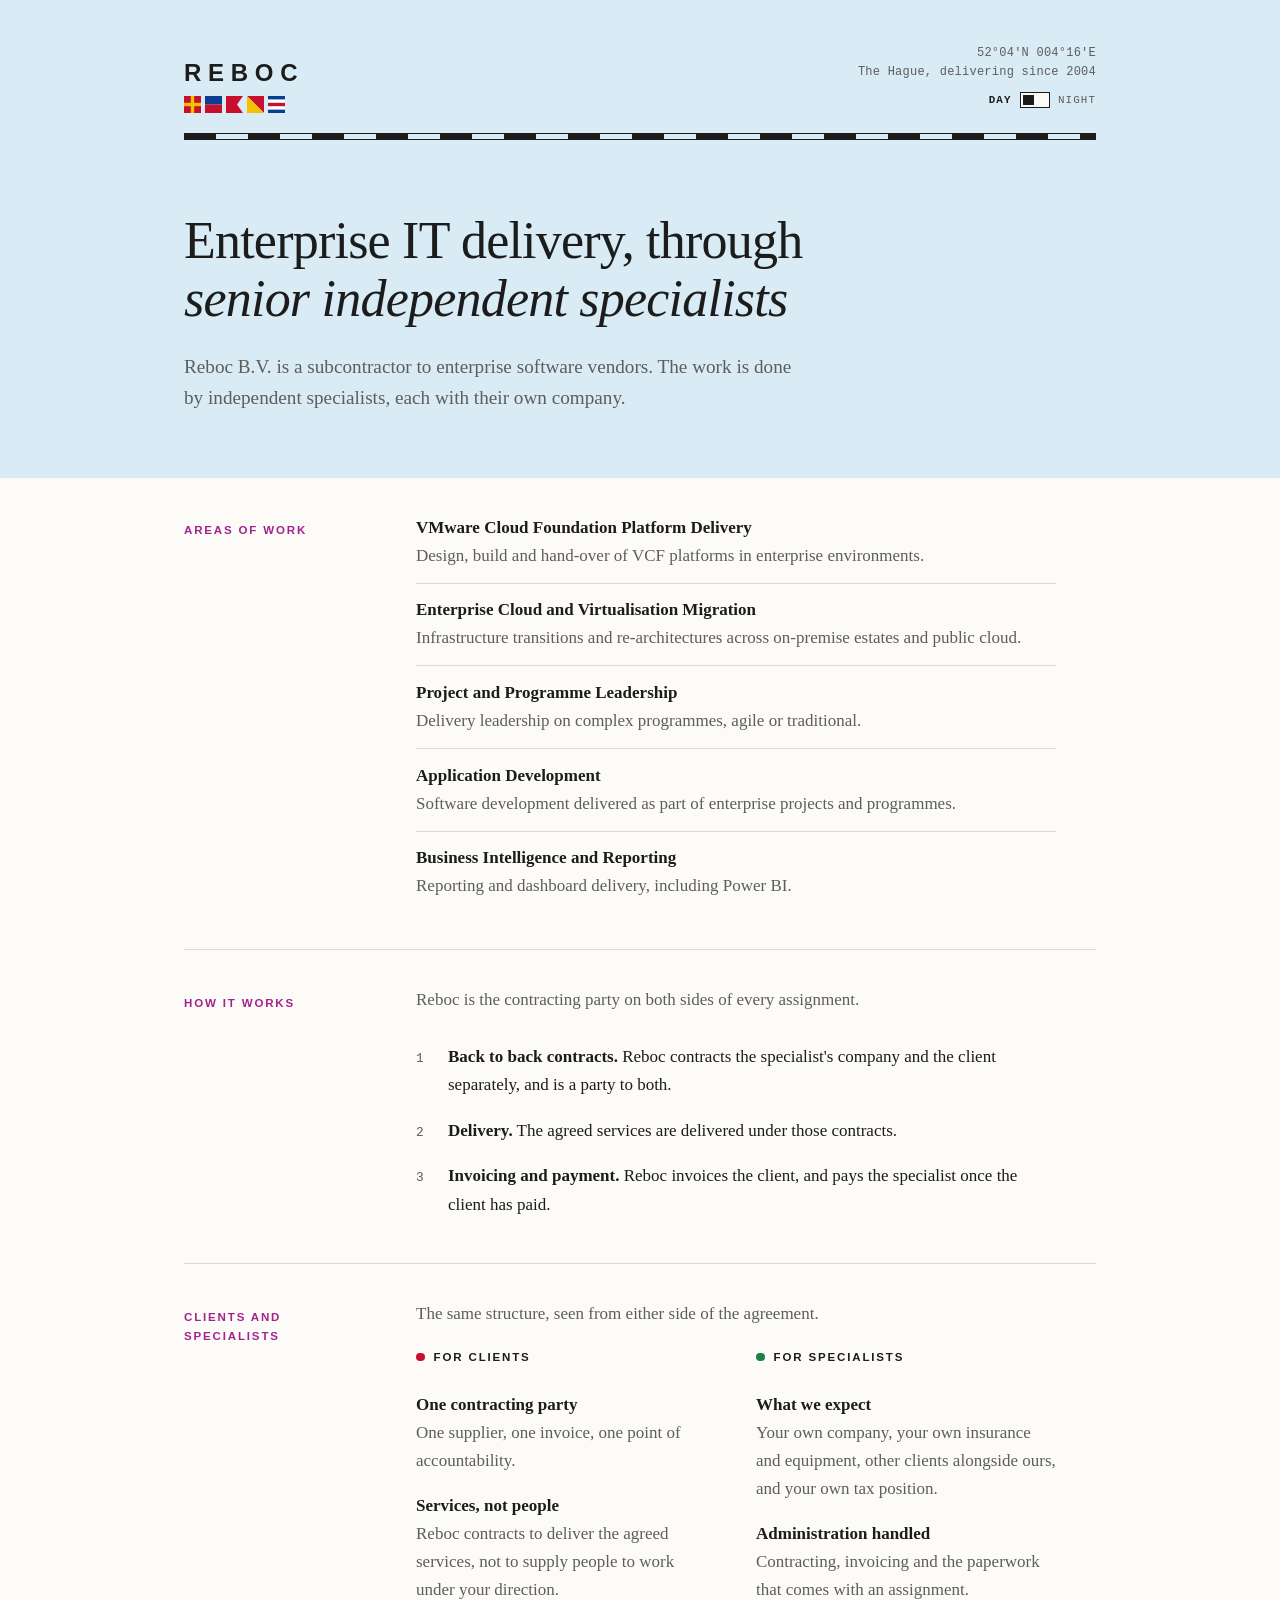
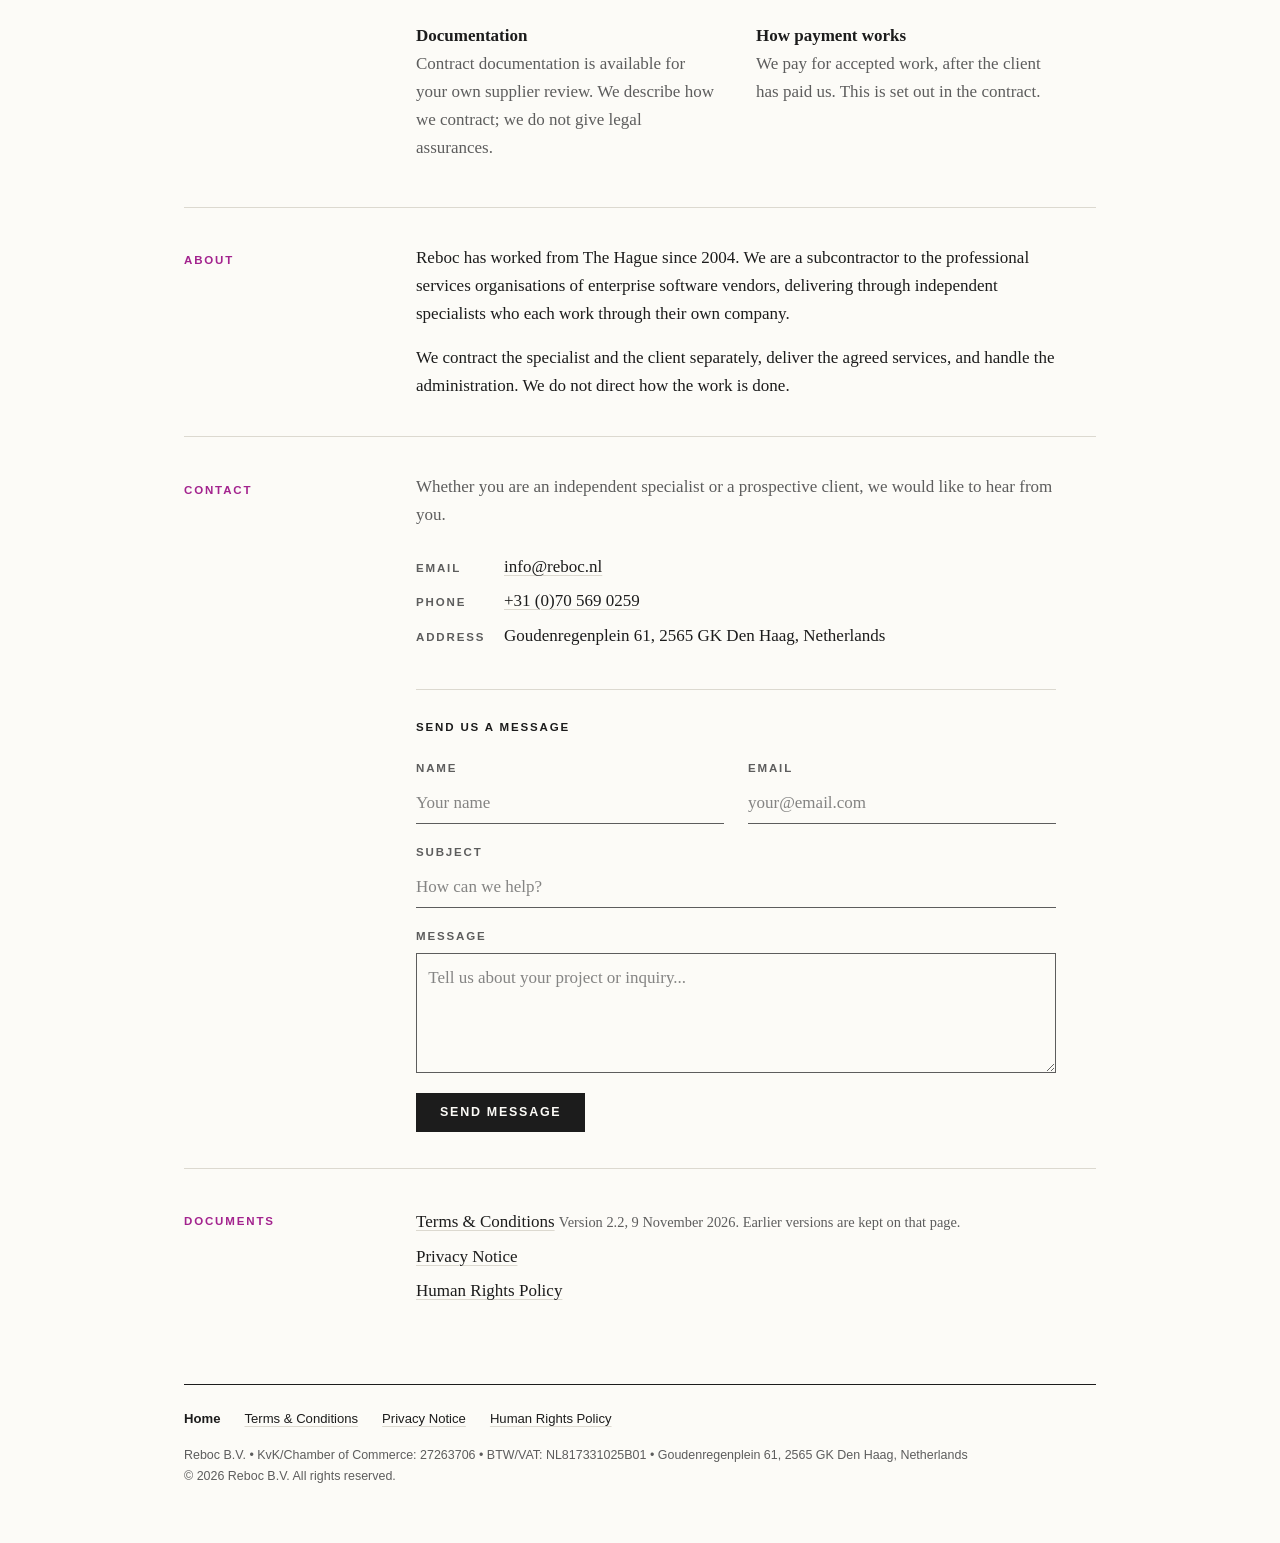
==== index.html @ d99b0439 "Drop the incorporation year from the About text "Incorporated as a B.V. in 2006" is detail no visito" ====
<!DOCTYPE html>
<html lang="en" prefix="og: https://ogp.me/ns#">
<head>
    <meta charset="UTF-8">
    <meta name="viewport" content="width=device-width, initial-scale=1.0">
    <title>Reboc B.V. | IT Project Delivery by Independent Specialists | Den Haag</title>
    <meta name="description" content="Reboc B.V. is a subcontractor to the professional services organisations of enterprise software vendors, delivering IT services through independent specialists who each work through their own company. Based in The Hague.">
    <meta name="author" content="Reboc B.V.">
    <meta name="robots" content="index, follow">
    <link rel="canonical" href="https://reboc.nl/">

    <!-- Open Graph / Facebook / LinkedIn -->
    <meta property="og:type" content="website">
    <meta property="og:url" content="https://reboc.nl/">
    <meta property="og:title" content="Reboc B.V. | IT Project Delivery by Independent Specialists">
    <meta property="og:description" content="Reboc is a subcontractor delivering IT services through independent specialists, each working through their own company. Based in The Hague.">
    <meta property="og:site_name" content="Reboc B.V.">
    <meta property="og:locale" content="en_US">

    <!-- Twitter Card -->
    <meta name="twitter:card" content="summary">
    <meta name="twitter:title" content="Reboc B.V. | IT Project Delivery by Independent Specialists">
    <meta name="twitter:description" content="Reboc is a subcontractor delivering IT services through independent specialists, each working through their own company. Based in The Hague.">

    <!-- Additional SEO -->
    <meta name="application-name" content="Reboc B.V.">
    <meta name="color-scheme" content="light">
    <meta name="theme-color" content="#d9ebf4">
    <meta name="geo.region" content="NL-ZH">
    <meta name="geo.placename" content="Den Haag">

    <!-- Structured Data: Organization -->
    <script type="application/ld+json">
    {
        "@context": "https://schema.org",
        "@type": "Organization",
        "name": "Reboc B.V.",
        "url": "https://reboc.nl",
        "description": "Subcontractor delivering IT services to the professional services organisations of enterprise software vendors, through independent specialists who each work through their own company. Reboc contracts the specialist company and the client separately and handles the related administration.",
        "address": {
            "@type": "PostalAddress",
            "streetAddress": "Goudenregenplein 61",
            "postalCode": "2565 GK",
            "addressLocality": "Den Haag",
            "addressCountry": "NL"
        },
        "telephone": "+31705690259",
        "email": "info@reboc.nl",
        "foundingDate": "2006",
        "vatID": "NL817331025B01",
        "areaServed": ["NL", "EU", "Worldwide"],
        "serviceType": [
            "VMware Cloud Foundation platform delivery",
            "Enterprise cloud and virtualisation migration",
            "Project and programme leadership",
            "Application development",
            "Business intelligence and reporting"
        ]
    }
    </script>

    <!-- Structured Data: LocalBusiness -->
    <script type="application/ld+json">
    {
        "@context": "https://schema.org",
        "@type": "ProfessionalService",
        "name": "Reboc B.V.",
        "url": "https://reboc.nl",
        "telephone": "+31705690259",
        "email": "info@reboc.nl",
        "address": {
            "@type": "PostalAddress",
            "streetAddress": "Goudenregenplein 61",
            "postalCode": "2565 GK",
            "addressLocality": "Den Haag",
            "addressRegion": "Zuid-Holland",
            "addressCountry": "NL"
        },
        "priceRange": "$$",
        "openingHoursSpecification": {
            "@type": "OpeningHoursSpecification",
            "dayOfWeek": ["Monday", "Tuesday", "Wednesday", "Thursday", "Friday"],
            "opens": "09:00",
            "closes": "17:00"
        }
    }
    </script>

    <link rel="stylesheet" href="site.css?v=2">
    <script src="site.js?v=2"></script>
</head>
<body>
    <div class="top"><div class="page">
        <header class="mast">
            <div>
                <a class="word" href="index.html" aria-label="Reboc, home">REBOC</a>
                <span class="flags" role="img" aria-label="Reboc, spelled in international maritime signal flags">
                    <svg viewBox="0 0 20 20" aria-hidden="true"><rect width="20" height="20" fill="#c8102e"/><rect x="8" width="4" height="20" fill="#f2c100"/><rect y="8" width="20" height="4" fill="#f2c100"/></svg>
                    <svg viewBox="0 0 20 20" aria-hidden="true"><rect width="20" height="10" fill="#0b3d91"/><rect y="10" width="20" height="10" fill="#c8102e"/></svg>
                    <svg viewBox="0 0 20 20" aria-hidden="true"><polygon points="0,0 20,0 13,10 20,20 0,20" fill="#c8102e"/></svg>
                    <svg viewBox="0 0 20 20" aria-hidden="true"><polygon points="0,0 20,0 20,20" fill="#c8102e"/><polygon points="0,0 20,20 0,20" fill="#f2c100"/></svg>
                    <svg viewBox="0 0 20 20" aria-hidden="true"><rect width="20" height="20" fill="#0b3d91"/><rect y="4" width="20" height="12" fill="#ffffff"/><rect y="8" width="20" height="4" fill="#c8102e"/></svg>
                </span>
            </div>
            <div class="aside">
                <p class="fix">52&deg;04&prime;N 004&deg;16&prime;E<br>The Hague, delivering since 2004</p>
                <button type="button" class="watch" role="switch" aria-checked="false" aria-label="Night watch display, red on black" hidden><span class="day">Day</span><span class="dip" aria-hidden="true"></span><span class="night">Night</span></button>
            </div>
        </header>
        <div class="scale" aria-hidden="true"></div>
        <section class="lead">
            <h1>Enterprise IT delivery, through <em>senior independent specialists</em></h1>
            <p>Reboc B.V. is a subcontractor to enterprise software vendors. The work is done by independent specialists, each with their own company.</p>
        </section>
    </div></div>

    <main class="page">
        <section class="row first" id="services">
            <h2>Areas of work</h2>
            <div class="body">
                <dl class="areas">
                    <div><dt>VMware Cloud Foundation Platform Delivery</dt><dd>Design, build and hand-over of VCF platforms in enterprise environments.</dd></div>
                    <div><dt>Enterprise Cloud and Virtualisation Migration</dt><dd>Infrastructure transitions and re-architectures across on-premise estates and public cloud.</dd></div>
                    <div><dt>Project and Programme Leadership</dt><dd>Delivery leadership on complex programmes, agile or traditional.</dd></div>
                    <div><dt>Application Development</dt><dd>Software development delivered as part of enterprise projects and programmes.</dd></div>
                    <div><dt>Business Intelligence and Reporting</dt><dd>Reporting and dashboard delivery, including Power BI.</dd></div>
                </dl>
            </div>
        </section>

        <section class="row" id="how-it-works">
            <h2>How it works</h2>
            <div class="body">
                <p class="note">Reboc is the contracting party on both sides of every assignment.</p>
                <ol class="steps">
                    <li><div><strong>Back to back contracts.</strong> Reboc contracts the specialist's company and the client separately, and is a party to both.</div></li>
                    <li><div><strong>Delivery.</strong> The agreed services are delivered under those contracts.</div></li>
                    <li><div><strong>Invoicing and payment.</strong> Reboc invoices the client, and pays the specialist once the client has paid.</div></li>
                </ol>
            </div>
        </section>

        <section class="row" id="why-reboc">
            <h2>Clients and specialists</h2>
            <div class="body">
                <p class="note">The same structure, seen from either side of the agreement.</p>
                <div class="sides">
                    <div>
                        <h3>For clients</h3>
                        <ul>
                            <li><strong>One contracting party</strong><span>One supplier, one invoice, one point of accountability.</span></li>
                            <li><strong>Services, not people</strong><span>Reboc contracts to deliver the agreed services, not to supply people to work under your direction.</span></li>
                            <li><strong>Documentation</strong><span>Contract documentation is available for your own supplier review. We describe how we contract; we do not give legal assurances.</span></li>
                        </ul>
                    </div>
                    <div>
                        <h3>For specialists</h3>
                        <ul>
                            <li><strong>What we expect</strong><span>Your own company, your own insurance and equipment, other clients alongside ours, and your own tax position.</span></li>
                            <li><strong>Administration handled</strong><span>Contracting, invoicing and the paperwork that comes with an assignment.</span></li>
                            <li><strong>How payment works</strong><span>We pay for accepted work, after the client has paid us. This is set out in the contract.</span></li>
                        </ul>
                    </div>
                </div>
            </div>
        </section>

        <section class="row" id="about">
            <h2>About</h2>
            <div class="body">
                <p>Reboc has worked from The Hague since 2004. We are a subcontractor to the professional services organisations of enterprise software vendors, delivering through independent specialists who each work through their own company.</p>
                <p>We contract the specialist and the client separately, deliver the agreed services, and handle the administration. We do not direct how the work is done.</p>
            </div>
        </section>

        <section class="row" id="contact">
            <h2>Contact</h2>
            <div class="body">
                <p class="note">Whether you are an independent specialist or a prospective client, we would like to hear from you.</p>
                <ul class="plain">
                    <li><span class="k">Email</span><a href="mailto:info@reboc.nl">info@reboc.nl</a></li>
                    <li><span class="k">Phone</span><a href="tel:+31705690259">+31 (0)70 569 0259</a></li>
                    <li><span class="k">Address</span>Goudenregenplein 61, 2565 GK Den Haag, Netherlands</li>
                </ul>
                <form class="form" action="https://formspree.io/f/xwvrykyr" method="POST">
                    <h3>Send us a message</h3>
                    <div class="pair">
                        <div class="field">
                            <label for="name">Name</label>
                            <input type="text" id="name" name="name" required placeholder="Your name" autocomplete="name">
                        </div>
                        <div class="field">
                            <label for="email">Email</label>
                            <input type="email" id="email" name="email" required placeholder="your@email.com" autocomplete="email">
                        </div>
                    </div>
                    <div class="field">
                        <label for="subject">Subject</label>
                        <input type="text" id="subject" name="subject" placeholder="How can we help?">
                    </div>
                    <div class="field">
                        <label for="message">Message</label>
                        <textarea id="message" name="message" required placeholder="Tell us about your project or inquiry..."></textarea>
                    </div>
                    <button type="submit" class="send">Send Message</button>
                </form>
            </div>
        </section>

        <section class="row" id="documents">
            <h2>Documents</h2>
            <div class="body">
                <ul class="plain">
                    <li><a href="terms-conditions.html">Terms &amp; Conditions</a> <small>Version 2.2, 9 November 2026. Earlier versions are kept on that page.</small></li>
                    <li><a href="privacy-notice.html">Privacy Notice</a></li>
                    <li><a href="human-rights-policy.html">Human Rights Policy</a></li>
                </ul>
            </div>
        </section>
    </main>

    <div class="page">
        <footer class="foot">
            <ul class="foot-links">
                <li><span class="current" aria-current="page">Home</span></li>
                <li><a href="terms-conditions.html">Terms &amp; Conditions</a></li>
                <li><a href="privacy-notice.html">Privacy Notice</a></li>
                <li><a href="human-rights-policy.html">Human Rights Policy</a></li>
            </ul>
            <p>Reboc B.V. &bull; KvK/Chamber of Commerce: 27263706 &bull; BTW/VAT: NL817331025B01 &bull; Goudenregenplein 61, 2565 GK Den Haag, Netherlands</p>
            <p>&copy; 2026 Reboc B.V. All rights reserved.</p>
        </footer>
    </div>
</body>
</html>
---- site.css ----
/* Reboc site styles, shared by all four pages.
   "Admiralty" is the scheme everyone gets: chart paper, shallow-water blue behind
   the masthead, magenta for labels as on a sea chart.
   "Night watch" is red on black, like a chart plotter in night mode. It is never
   chosen automatically; the switch in the masthead turns it on (see site.js). */

*, *::before, *::after { margin: 0; padding: 0; box-sizing: border-box; }

:root {
    color-scheme: light;
    --paper: #fcfbf7;
    --ink: #1c1c1c;
    --muted: #5d5d5d;
    --rule: #dcd9d0;
    --accent: #a3238e;
    --label: #a3238e;
    --wash: #d9ebf4;
    --port: #c8102e;
    --starboard: #1a7f4b;
    --serif: "Iowan Old Style", "Palatino Linotype", Palatino, "Book Antiqua", Georgia, serif;
    --sans: -apple-system, BlinkMacSystemFont, "Helvetica Neue", Arial, sans-serif;
    --mono: ui-monospace, "SF Mono", Menlo, Consolas, monospace;
}

html[data-theme="night"] {
    color-scheme: dark;
    --paper: #090505;
    --ink: #f25a45;
    --muted: #d84c3a;
    --rule: #3b1612;
    --accent: #ff7a66;
    --label: #d84c3a;
    --wash: transparent;
    --port: #f25a45;
    --starboard: #f25a45;
}
html[data-theme="night"] .flags { filter: grayscale(1) sepia(1) saturate(6) hue-rotate(-35deg) brightness(0.75); }
/* Red is the only colour at night, so starboard is told apart by shape. */
html[data-theme="night"] .sides div + div h3::before { background: transparent; box-shadow: inset 0 0 0 2px var(--starboard); }

html { -webkit-text-size-adjust: 100%; }

body {
    background: var(--paper);
    color: var(--ink);
    font-family: var(--serif);
    font-size: 1.0625rem;
    line-height: 1.65;
}

.page { max-width: 60rem; margin: 0 auto; padding: 0 1.5rem; }
.top { background: var(--wash); }

a { color: inherit; text-decoration: underline; text-decoration-color: var(--rule); text-decoration-thickness: 1px; text-underline-offset: 0.2em; }
a:hover, a:focus-visible { text-decoration-color: var(--accent); }
a:focus-visible { outline: 2px solid var(--ink); outline-offset: 3px; }
.top a { text-decoration-color: var(--muted); }

/* Masthead */
.mast { display: flex; justify-content: space-between; align-items: flex-end; gap: 1.5rem; padding: 2.75rem 0 1.25rem; }
.word { font-family: var(--sans); font-weight: 800; font-size: 1.5rem; letter-spacing: 0.28em; line-height: 1; display: block; text-decoration: none; }
.flags { display: flex; gap: 4px; margin-top: 0.7rem; }
.flags svg { width: 17px; height: 17px; display: block; }
.fix { font-family: var(--mono); font-size: 0.75rem; line-height: 1.6; color: var(--muted); text-align: right; letter-spacing: 0.02em; }

/* Day and night switch, drawn as a small panel DIP switch */
.aside { display: flex; flex-direction: column; align-items: flex-end; gap: 0.3rem; }
.watch { display: inline-flex; align-items: center; gap: 0.5rem; padding: 0.3rem 0; background: none; border: 0; cursor: pointer; font-family: var(--mono); font-size: 0.68rem; letter-spacing: 0.1em; text-transform: uppercase; color: var(--muted); }
.watch[hidden] { display: none; }
.watch:focus-visible { outline: 2px solid var(--ink); outline-offset: 3px; }
.dip { position: relative; width: 1.9rem; height: 1rem; border: 1px solid var(--ink); background: var(--paper); }
.dip::after { content: ''; position: absolute; top: 2px; bottom: 2px; left: 2px; width: 0.7rem; background: var(--ink); transition: transform 0.15s ease; }
html[data-theme="night"] .dip::after { transform: translateX(calc(1.9rem - 0.7rem - 6px)); }
.watch .day { color: var(--ink); font-weight: 700; }
html[data-theme="night"] .watch .day { color: var(--muted); font-weight: 400; }
html[data-theme="night"] .watch .night { color: var(--ink); font-weight: 700; }
@media (prefers-reduced-motion: reduce) { .dip::after { transition: none; } }

/* The rule under the masthead is drawn as the scale border of a sea chart. */
.scale {
    height: 7px;
    border-top: 1px solid var(--ink);
    border-bottom: 1px solid var(--ink);
    background: repeating-linear-gradient(90deg, var(--ink) 0 2rem, transparent 2rem 4rem);
}

/* Home: opening statement */
.lead { padding: 4.5rem 0 4rem; max-width: 44rem; }
h1 { font-size: clamp(2.1rem, 5vw, 3.25rem); font-weight: 500; line-height: 1.12; letter-spacing: -0.015em; }
h1 em { font-style: italic; }
.lead p { margin-top: 1.5rem; font-size: 1.2rem; line-height: 1.6; color: var(--muted); max-width: 38rem; }

/* Home: rows with a label in the margin and the text beside it */
.row { display: grid; grid-template-columns: 12rem 1fr; gap: 2.5rem; padding: 2.25rem 0; border-top: 1px solid var(--rule); }
.row.first { border-top: 0; }
.row > h2 { font-family: var(--sans); font-size: 0.72rem; font-weight: 700; letter-spacing: 0.16em; text-transform: uppercase; color: var(--label); padding-top: 0.45rem; }
.body { max-width: 40rem; }
.body > p + p { margin-top: 1rem; }
.note { color: var(--muted); margin-bottom: 1.25rem; }

dl.areas > div { padding: 0.8rem 0; border-top: 1px solid var(--rule); }
dl.areas > div:first-child { border-top: 0; padding-top: 0; }
dl.areas dt { font-weight: 600; }
dl.areas dd { color: var(--muted); }

ol.steps { list-style: none; counter-reset: step; }
ol.steps li { counter-increment: step; display: grid; grid-template-columns: 2rem 1fr; padding: 0.55rem 0; }
ol.steps li::before { content: counter(step); font-family: var(--mono); font-size: 0.8rem; color: var(--muted); padding-top: 0.3rem; }
ol.steps strong { font-weight: 600; }

.sides { display: grid; grid-template-columns: 1fr 1fr; gap: 2.5rem; }
.sides h3 { font-family: var(--sans); font-size: 0.72rem; font-weight: 700; letter-spacing: 0.16em; text-transform: uppercase; margin-bottom: 0.9rem; }
/* Port and starboard: the two sides of the agreement. */
.sides h3::before { content: ''; display: inline-block; width: 0.55rem; height: 0.55rem; border-radius: 50%; margin-right: 0.55rem; background: var(--port); }
.sides div + div h3::before { background: var(--starboard); }
.sides ul { list-style: none; }
.sides li { padding: 0.55rem 0; }
.sides li strong { display: block; font-weight: 600; }
.sides li span { color: var(--muted); }

.plain { list-style: none; }
.plain li { padding: 0.2rem 0; }
.plain .k { font-family: var(--sans); font-size: 0.72rem; font-weight: 700; letter-spacing: 0.16em; text-transform: uppercase; color: var(--muted); display: inline-block; width: 5.5rem; }
.plain small { color: var(--muted); font-size: 0.9rem; }

/* Home: contact form */
.form { margin-top: 2.25rem; padding-top: 1.75rem; border-top: 1px solid var(--rule); }
.form h3, .field label { font-family: var(--sans); font-size: 0.72rem; font-weight: 700; letter-spacing: 0.16em; text-transform: uppercase; }
.form h3 { margin-bottom: 1.4rem; }
.form .pair { display: grid; grid-template-columns: 1fr 1fr; gap: 1.5rem; }
.field { margin-bottom: 1.2rem; }
.field label { display: block; color: var(--muted); margin-bottom: 0.25rem; }
.field input, .field textarea { display: block; width: 100%; font: inherit; color: var(--ink); background: transparent; border: 0; border-bottom: 1px solid var(--muted); border-radius: 0; padding: 0.4rem 0; }
.field textarea { min-height: 7.5rem; resize: vertical; border: 1px solid var(--muted); padding: 0.6rem 0.7rem; margin-top: 0.45rem; }
.field input:focus-visible, .field textarea:focus-visible { outline: 2px solid var(--ink); outline-offset: 3px; }
.field ::placeholder { color: var(--muted); opacity: 0.75; }
.send { font-family: var(--sans); font-size: 0.78rem; font-weight: 700; letter-spacing: 0.14em; text-transform: uppercase; color: var(--paper); background: var(--ink); border: 0; padding: 0.8rem 1.5rem; cursor: pointer; }
.send:hover { background: var(--accent); }
.send:focus-visible { outline: 2px solid var(--ink); outline-offset: 3px; }

/* Document pages: Terms, Privacy Notice, Human Rights Policy */
.page-header { padding: 3.5rem 0 3rem; }
.page-header h1 { font-size: clamp(1.9rem, 4vw, 2.6rem); }
.page-header p { margin-top: 0.9rem; font-family: var(--mono); font-size: 0.8rem; color: var(--muted); letter-spacing: 0.02em; }

.content, .versions { max-width: 42rem; margin-left: 14.5rem; }
.content { padding-top: 2rem; }
.content h2, .versions h2 { font-size: 1.2rem; font-weight: 600; line-height: 1.3; margin: 2.25rem 0 0.7rem; padding-top: 1.5rem; border-top: 1px solid var(--rule); }
.content > h2:first-child { margin-top: 0; padding-top: 0; border-top: 0; }
.content p, .content li, .versions p, .versions li { margin-bottom: 0.6rem; }
.content ul, .content ol { padding-left: 1.4rem; margin: 0.4rem 0 1rem; }
.content strong { font-weight: 600; }
.versions { margin-top: 1rem; }
.versions ul { list-style: none; }

/* Footer, identical on every page */
.foot { border-top: 1px solid var(--ink); margin-top: 2.5rem; padding: 1.4rem 0 3.5rem; font-family: var(--sans); font-size: 0.78rem; line-height: 1.7; color: var(--muted); }
.foot-links { list-style: none; display: flex; flex-wrap: wrap; gap: 0.3rem 1.5rem; margin-bottom: 0.9rem; font-size: 0.82rem; color: var(--ink); }
.foot-links .current { font-weight: 700; }

@media (max-width: 820px) {
    .content, .versions { margin-left: 0; }
}

@media (max-width: 720px) {
    .mast { padding-top: 2rem; }
    .lead { padding: 3rem 0 2.75rem; }
    .page-header { padding: 2.5rem 0 2.25rem; }
    .row { grid-template-columns: 1fr; gap: 0.9rem; padding: 1.9rem 0; }
    .sides { grid-template-columns: 1fr; gap: 1.75rem; }
    .form .pair { grid-template-columns: 1fr; gap: 0; }
}

@media print {
    .top { background: none; }
    .flags, .scale { -webkit-print-color-adjust: exact; print-color-adjust: exact; }
}
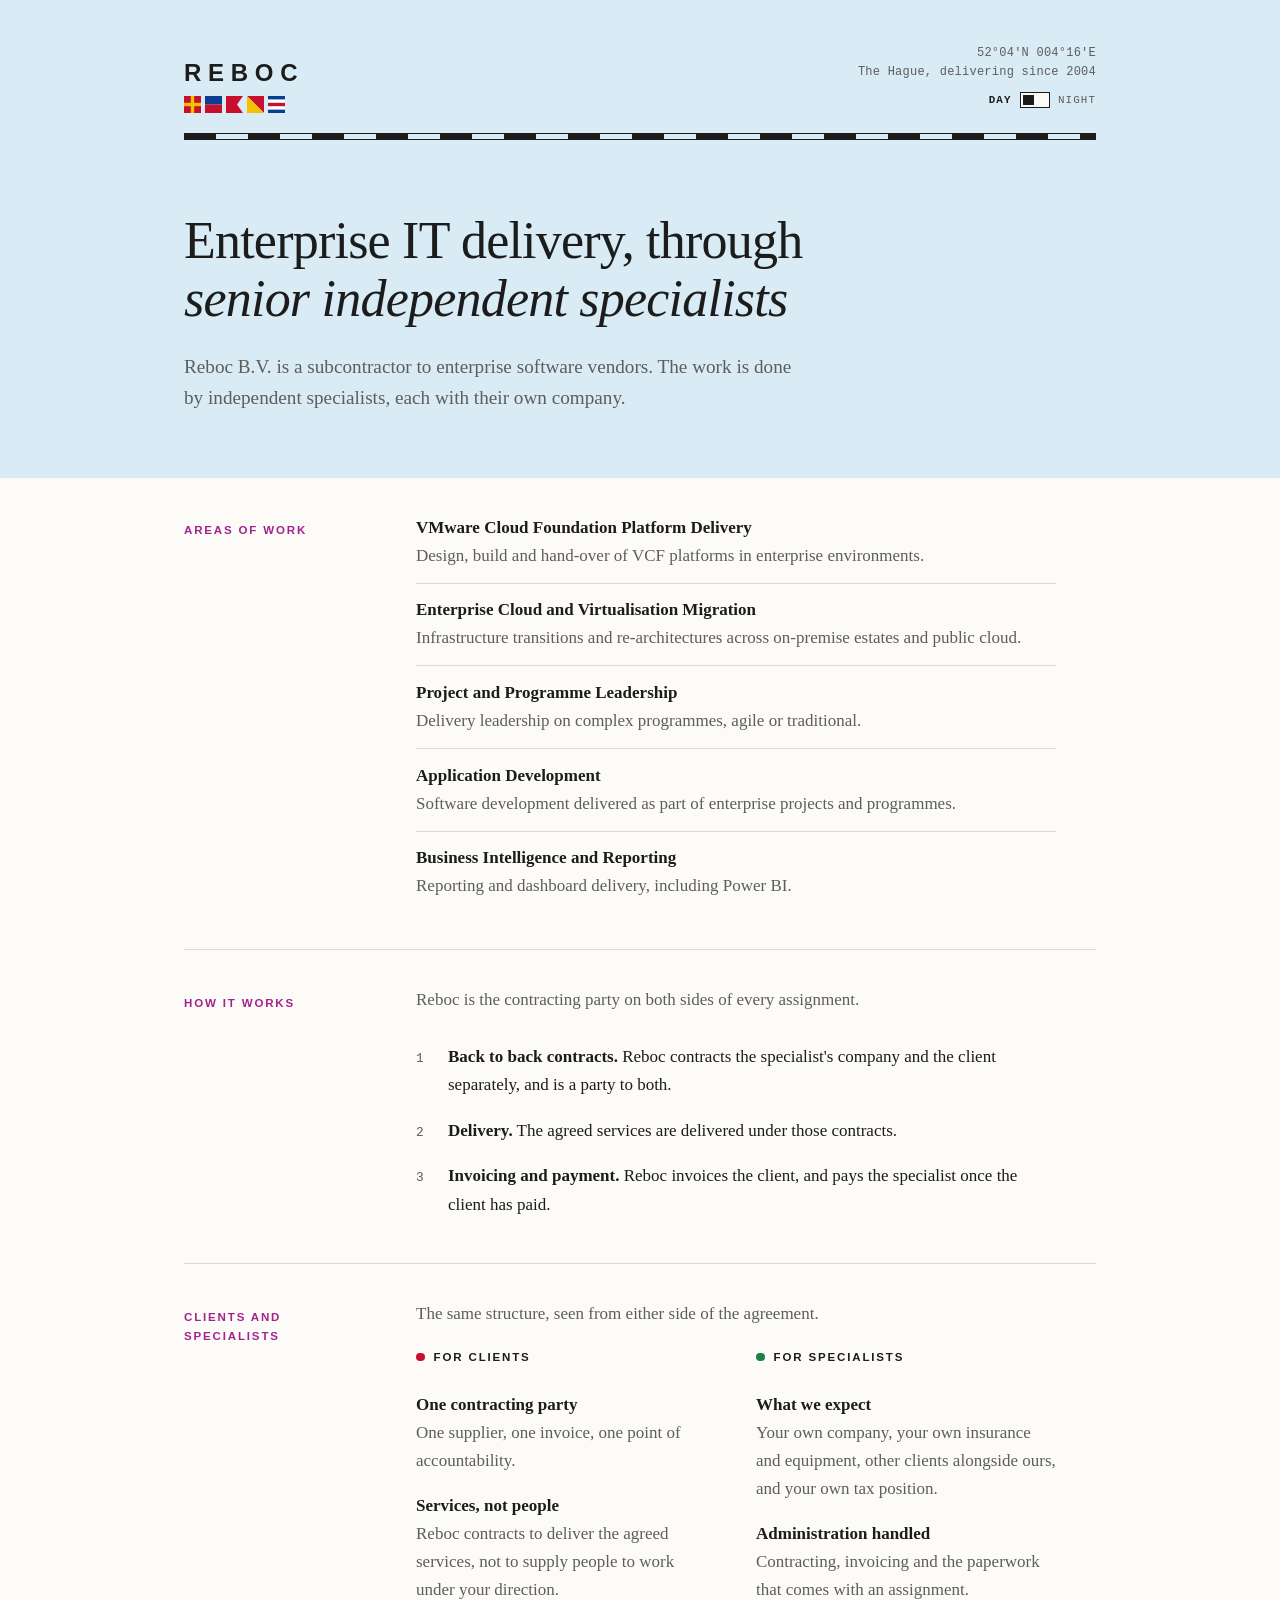
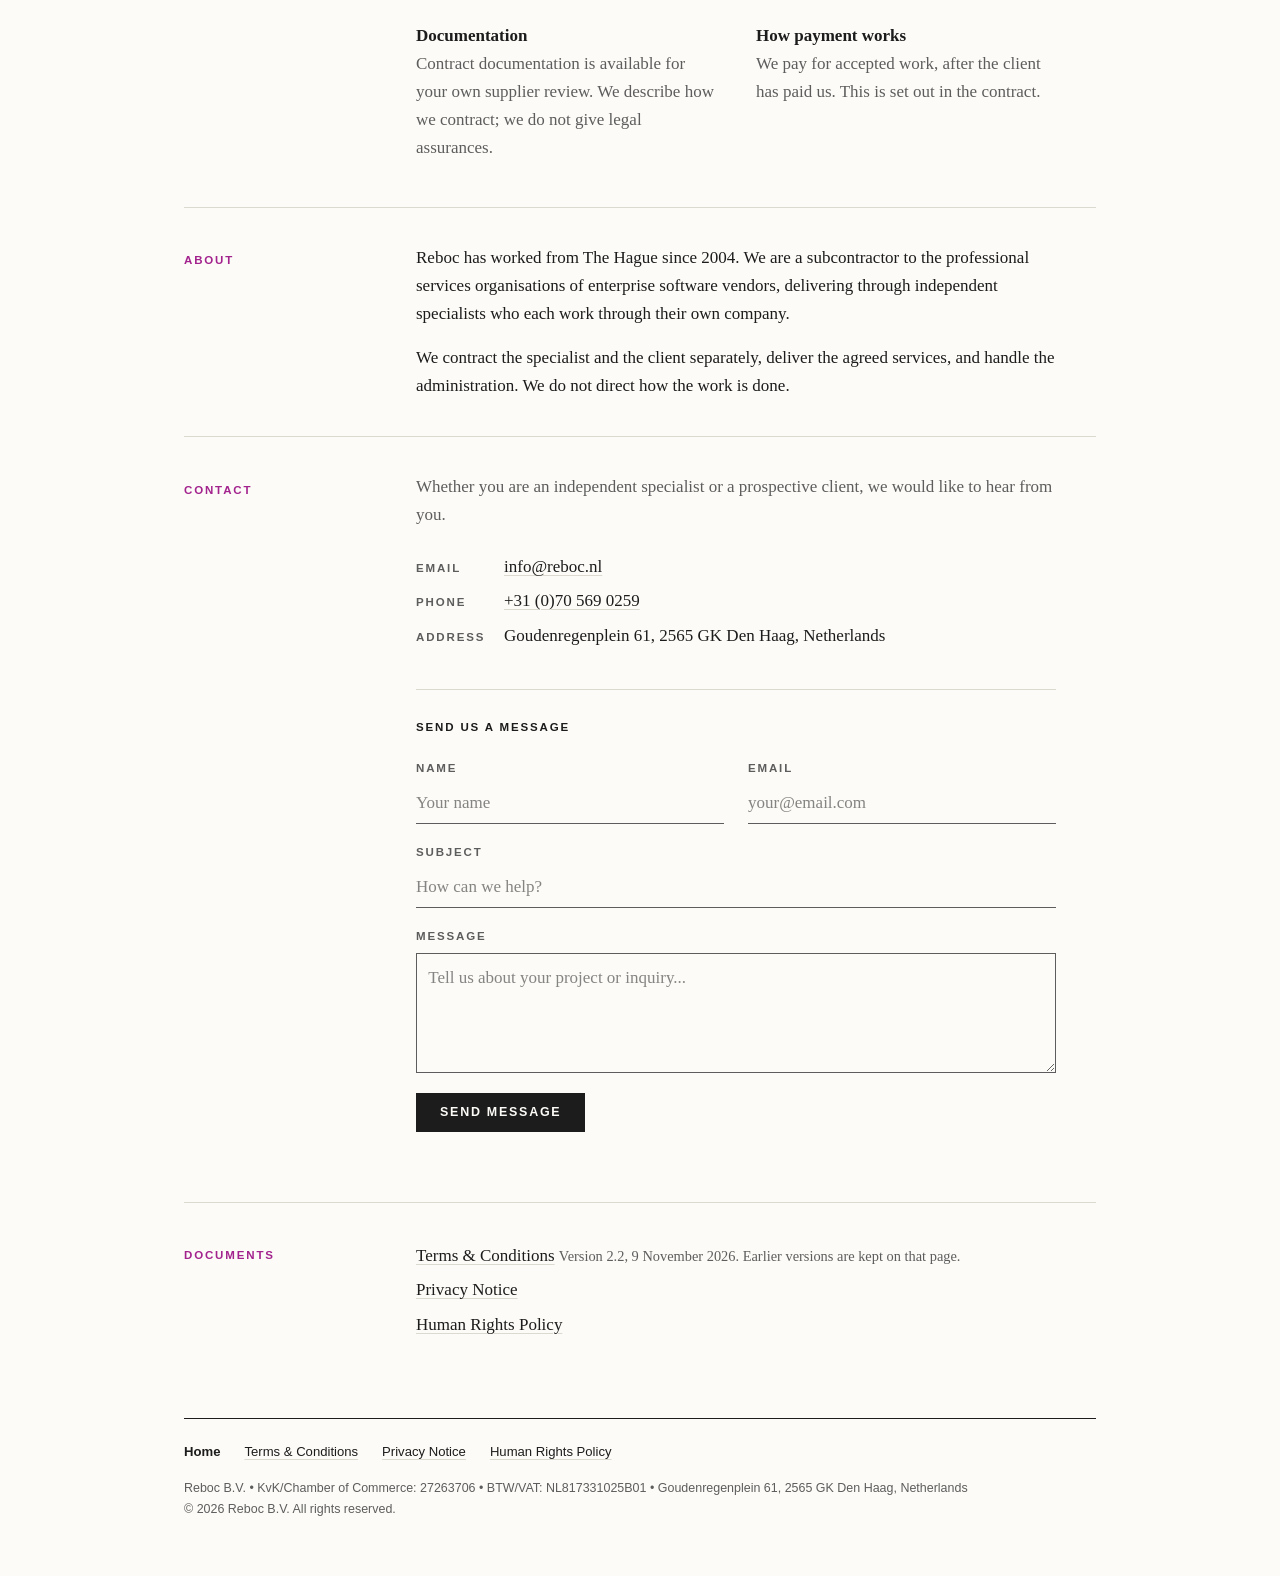
==== commit f26c1665: "Send the contact form in the background and empty it afterwards Submitting the form took the visitor" ====
--- a/index.html
+++ b/index.html
@@ -86,8 +86,8 @@
     }
     </script>
 
-    <link rel="stylesheet" href="site.css?v=2">
-    <script src="site.js?v=2"></script>
+    <link rel="stylesheet" href="site.css?v=3">
+    <script src="site.js?v=3"></script>
 </head>
 <body>
     <div class="top"><div class="page">
@@ -182,7 +182,7 @@
                     <li><span class="k">Phone</span><a href="tel:+31705690259">+31 (0)70 569 0259</a></li>
                     <li><span class="k">Address</span>Goudenregenplein 61, 2565 GK Den Haag, Netherlands</li>
                 </ul>
-                <form class="form" action="https://formspree.io/f/xwvrykyr" method="POST">
+                <form class="form" action="https://formspree.io/f/xwvrykyr" method="POST" autocomplete="off">
                     <h3>Send us a message</h3>
                     <div class="pair">
                         <div class="field">
@@ -202,7 +202,9 @@
                         <label for="message">Message</label>
                         <textarea id="message" name="message" required placeholder="Tell us about your project or inquiry..."></textarea>
                     </div>
+                    <input class="trap" type="text" name="_gotcha" tabindex="-1" autocomplete="off" aria-hidden="true">
                     <button type="submit" class="send">Send Message</button>
+                    <p class="form-status" role="status" aria-live="polite"></p>
                 </form>
             </div>
         </section>
--- a/site.css
+++ b/site.css
@@ -137,6 +137,9 @@
 .send { font-family: var(--sans); font-size: 0.78rem; font-weight: 700; letter-spacing: 0.14em; text-transform: uppercase; color: var(--paper); background: var(--ink); border: 0; padding: 0.8rem 1.5rem; cursor: pointer; }
 .send:hover { background: var(--accent); }
 .send:focus-visible { outline: 2px solid var(--ink); outline-offset: 3px; }
+.send[disabled] { opacity: 0.6; cursor: default; }
+.trap { display: none; }
+.form-status { margin-top: 0.9rem; font-family: var(--sans); font-size: 0.85rem; min-height: 1.4em; }
 
 /* Document pages: Terms, Privacy Notice, Human Rights Policy */
 .page-header { padding: 3.5rem 0 3rem; }
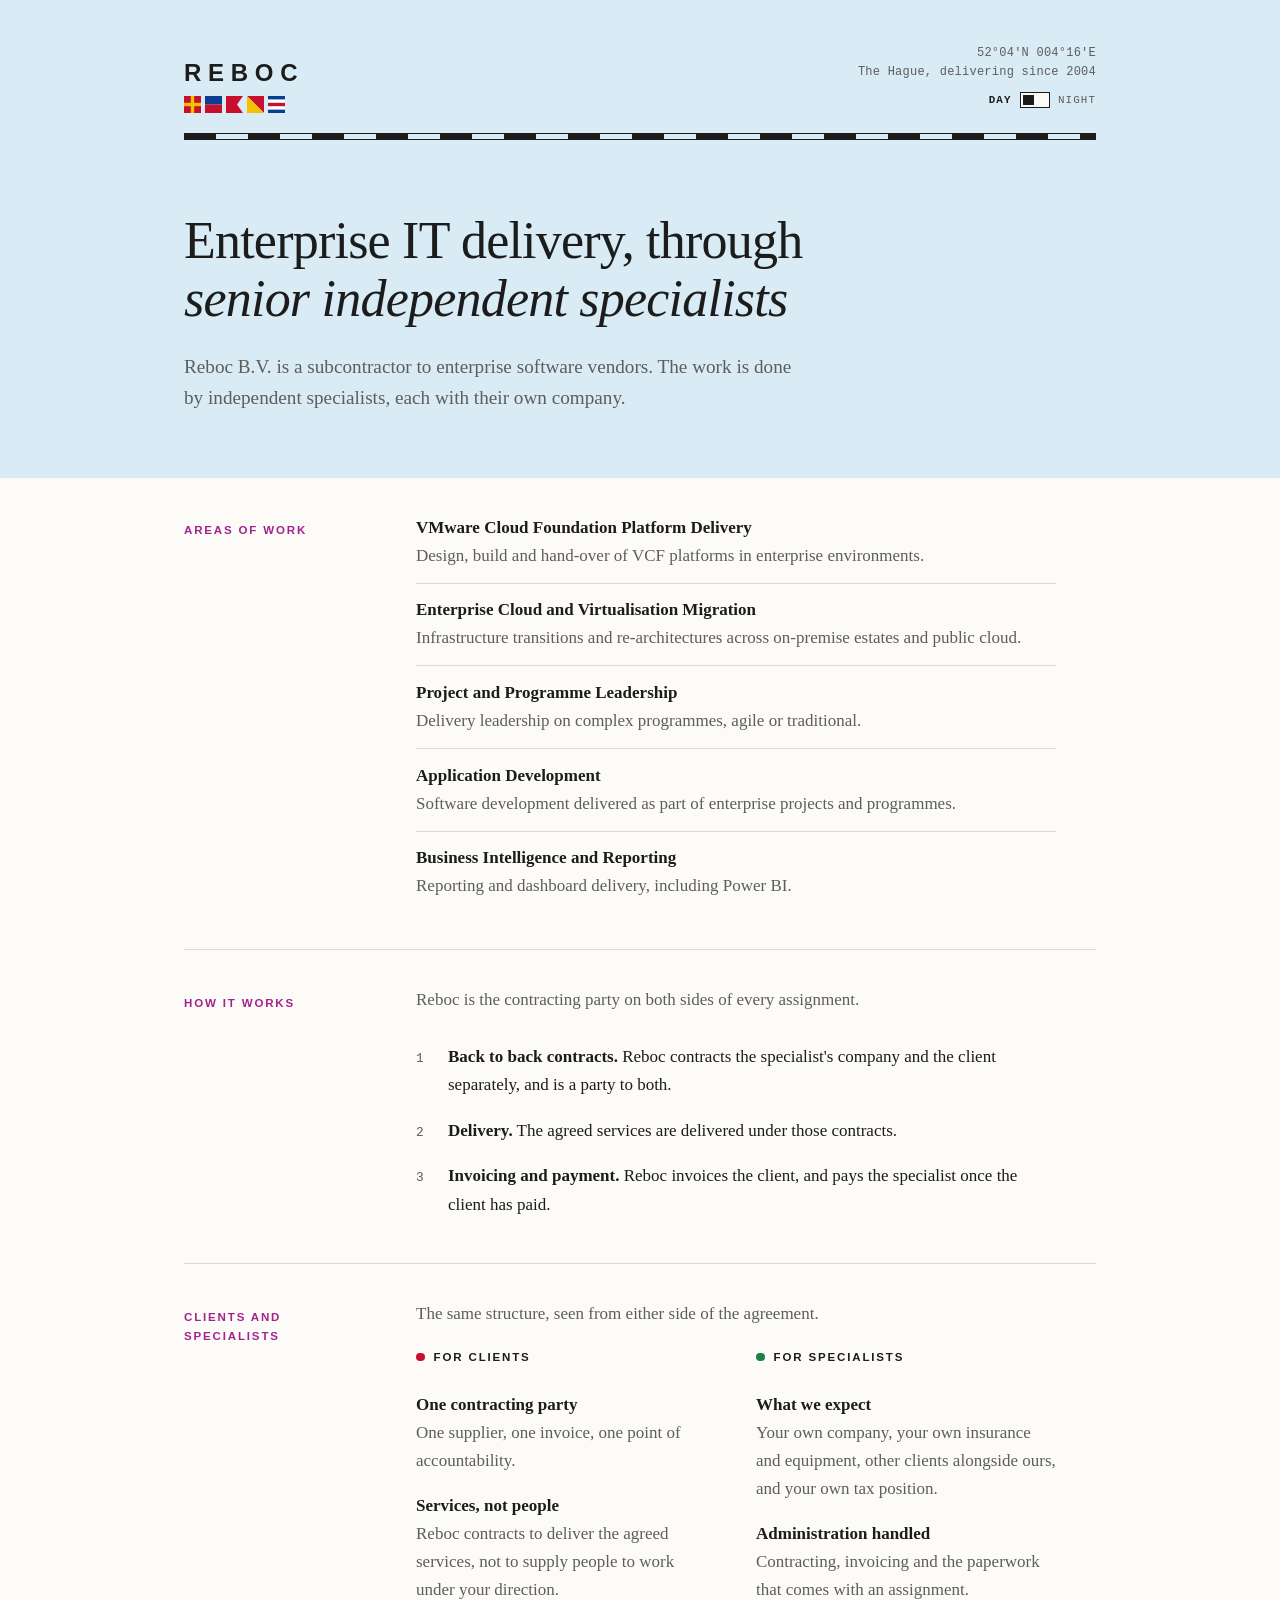
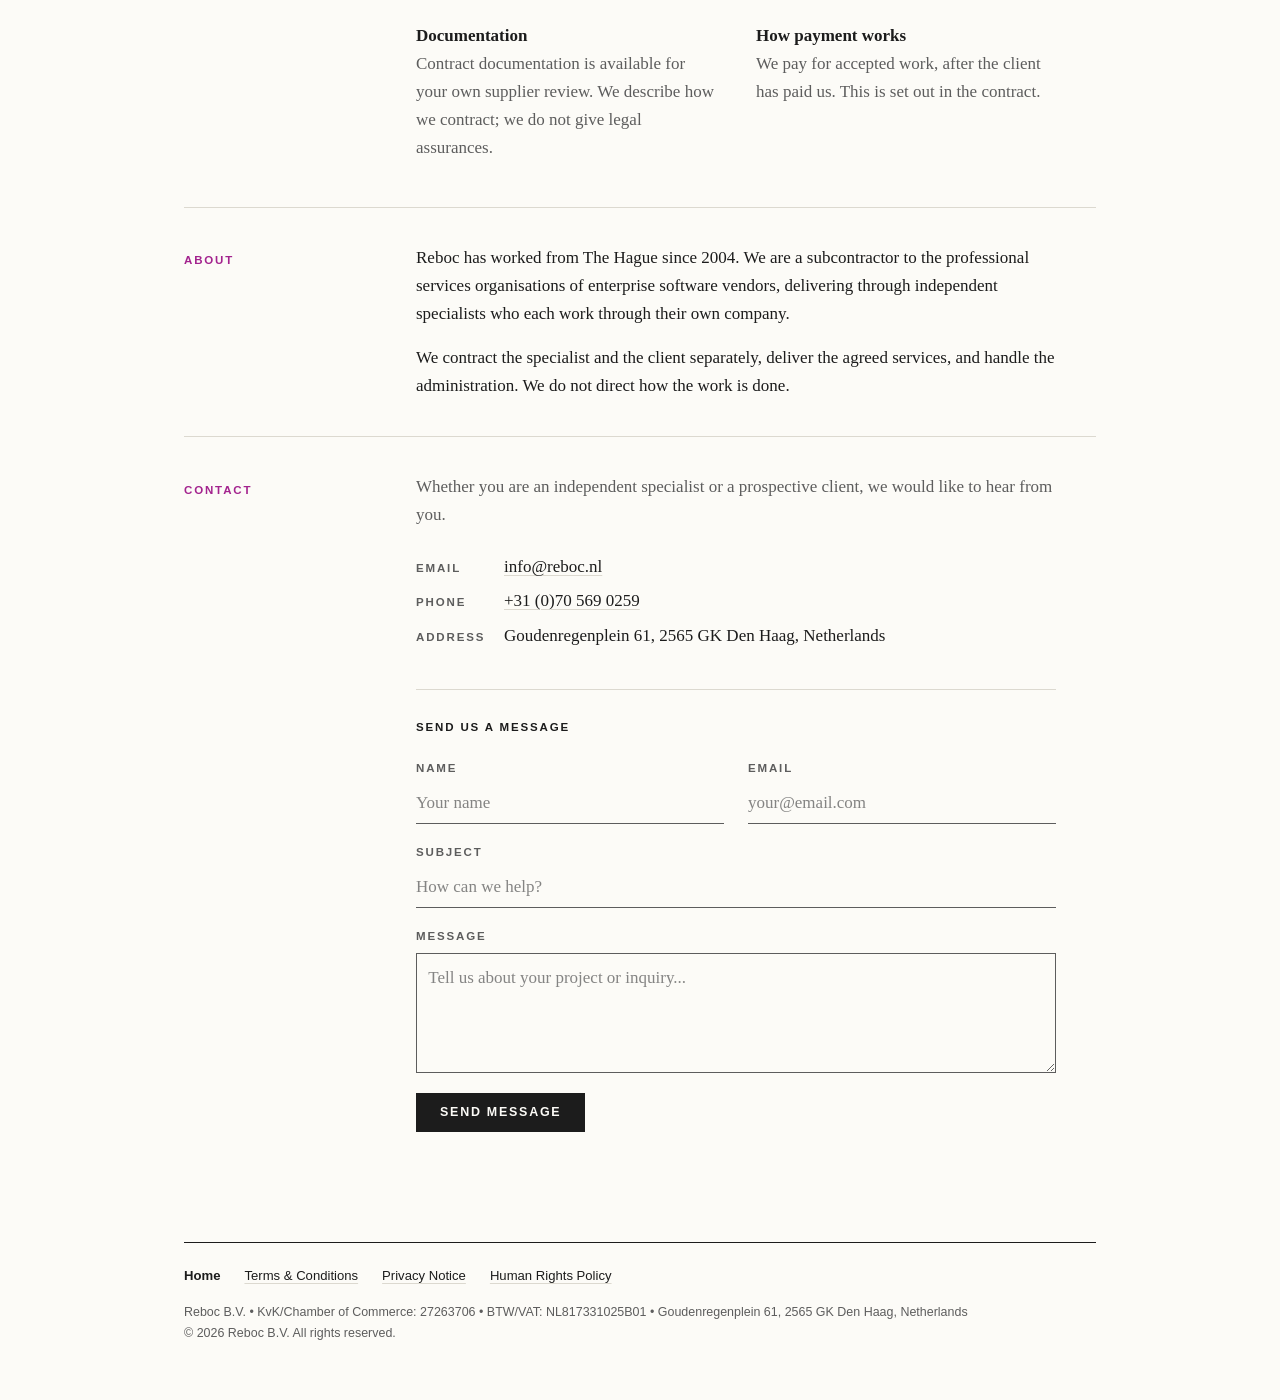
==== commit 871642dd: "Remove the Documents section from the homepage It listed the same three links as the footer directly" ====
--- a/index.html
+++ b/index.html
@@ -208,17 +208,6 @@
                 </form>
             </div>
         </section>
-
-        <section class="row" id="documents">
-            <h2>Documents</h2>
-            <div class="body">
-                <ul class="plain">
-                    <li><a href="terms-conditions.html">Terms &amp; Conditions</a> <small>Version 2.2, 9 November 2026. Earlier versions are kept on that page.</small></li>
-                    <li><a href="privacy-notice.html">Privacy Notice</a></li>
-                    <li><a href="human-rights-policy.html">Human Rights Policy</a></li>
-                </ul>
-            </div>
-        </section>
     </main>
 
     <div class="page">
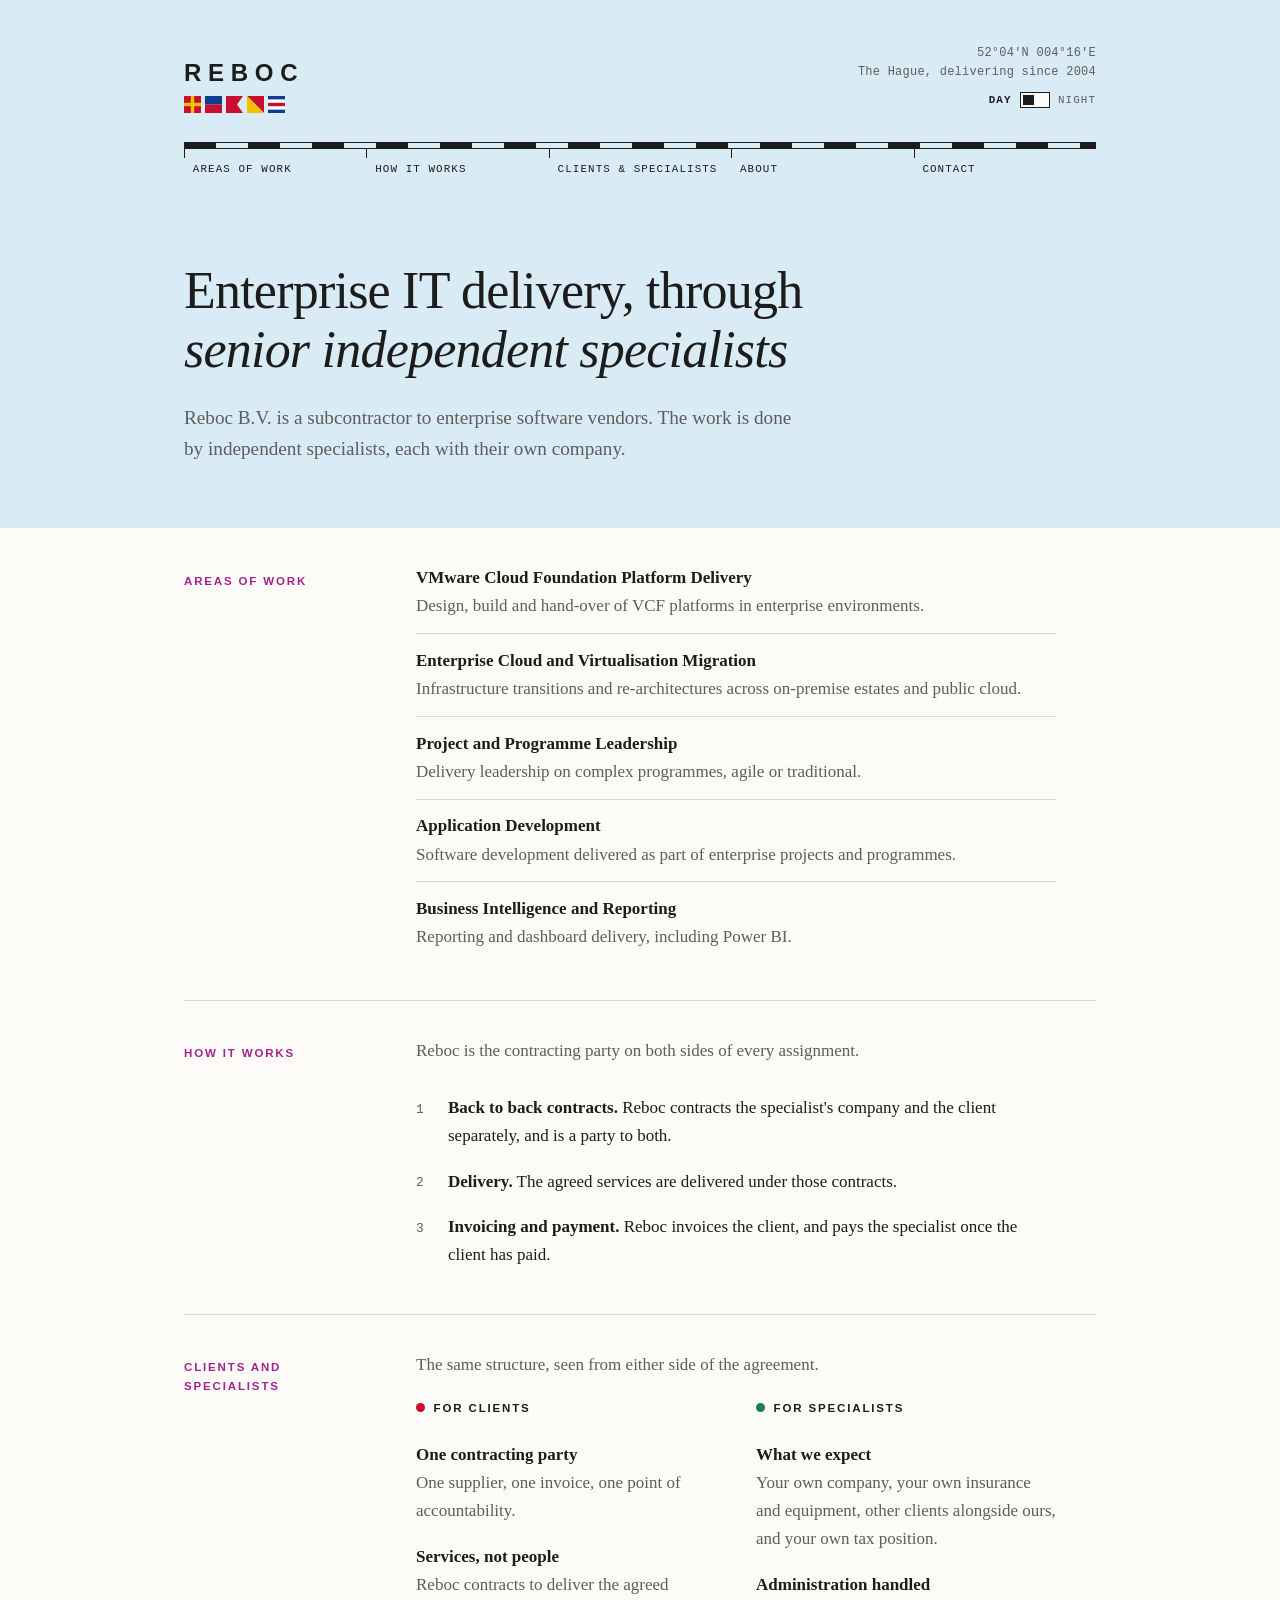
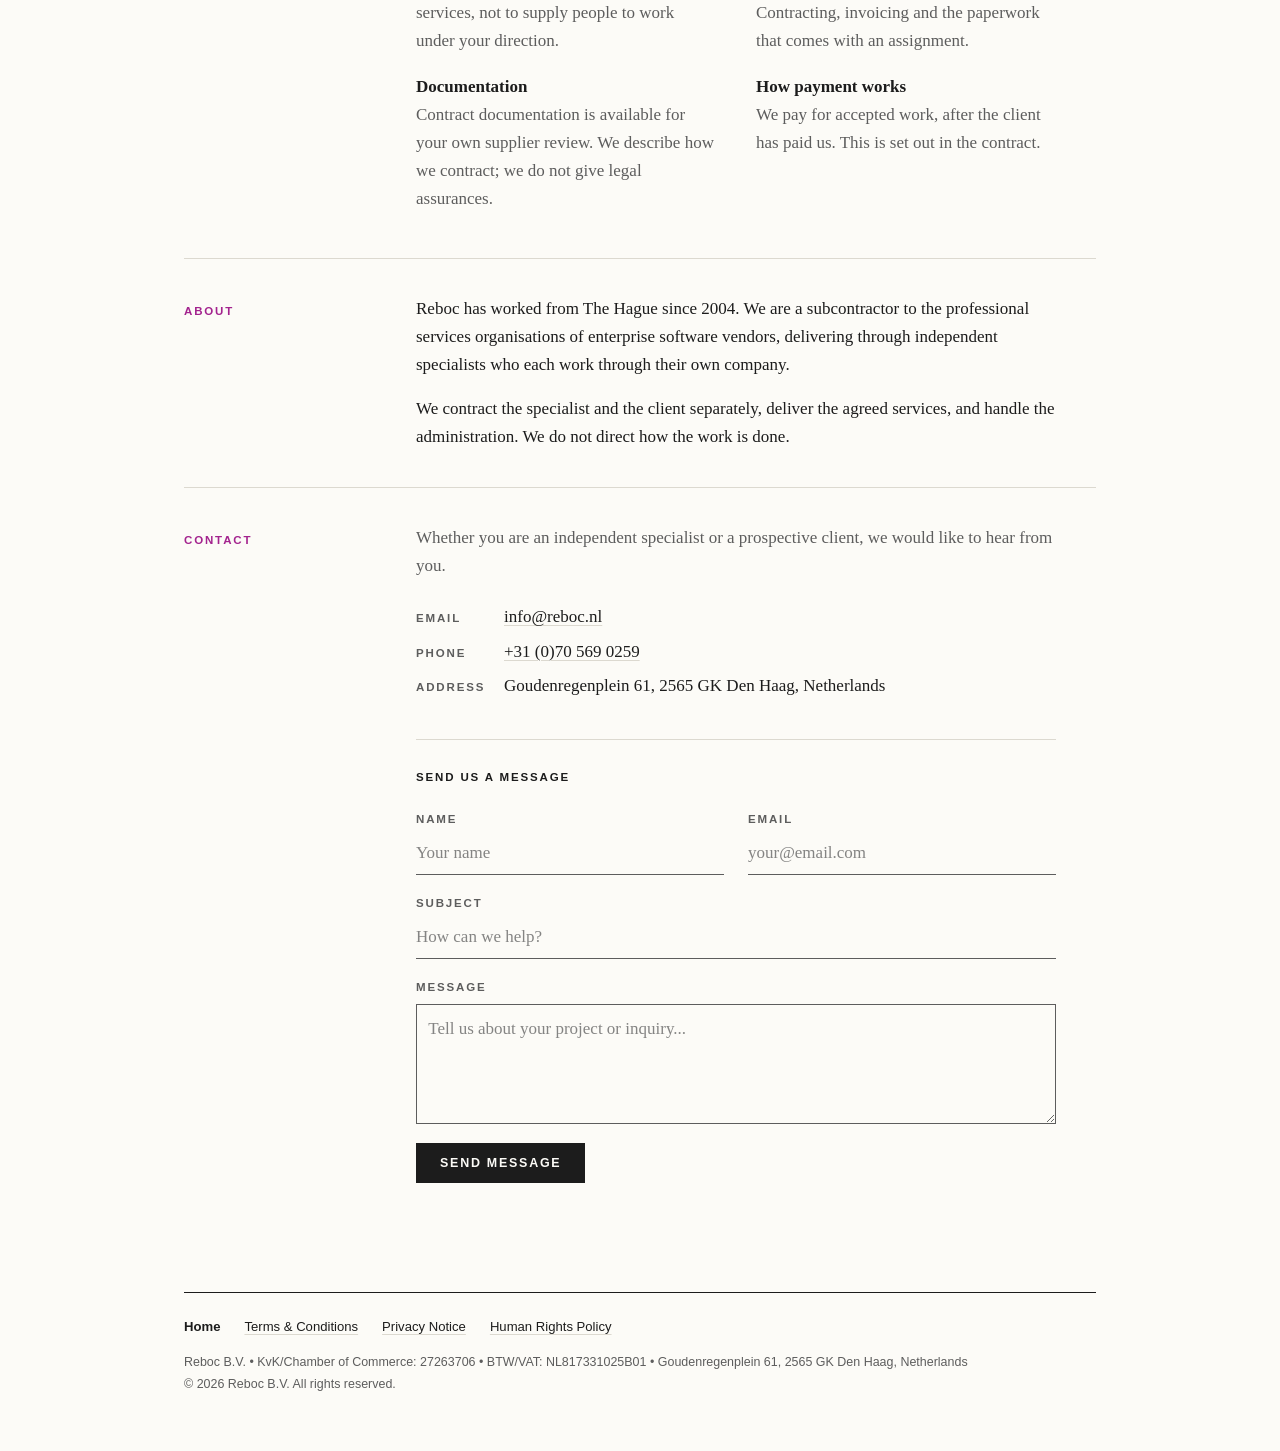
==== commit fab068fd: "Add a section menu to the homepage that stays in view Most visitors will not scroll a page to find w" ====
--- a/index.html
+++ b/index.html
@@ -86,8 +86,8 @@
     }
     </script>
 
-    <link rel="stylesheet" href="site.css?v=3">
-    <script src="site.js?v=3"></script>
+    <link rel="stylesheet" href="site.css?v=4">
+    <script src="site.js?v=4"></script>
 </head>
 <body>
     <div class="top"><div class="page">
@@ -107,7 +107,20 @@
                 <button type="button" class="watch" role="switch" aria-checked="false" aria-label="Night watch display, red on black" hidden><span class="day">Day</span><span class="dip" aria-hidden="true"></span><span class="night">Night</span></button>
             </div>
         </header>
+    </div></div>
+
+    <div class="strip"><div class="page">
         <div class="scale" aria-hidden="true"></div>
+        <nav class="jump" aria-label="Sections">
+            <a href="#services"><span class="long">Areas of work</span><span class="short">Work</span></a>
+            <a href="#how-it-works"><span class="long">How it works</span><span class="short">How</span></a>
+            <a href="#why-reboc"><span class="long">Clients &amp; specialists</span><span class="short">Clients</span></a>
+            <a href="#about"><span class="long">About</span><span class="short">About</span></a>
+            <a href="#contact"><span class="long">Contact</span><span class="short">Contact</span></a>
+        </nav>
+    </div></div>
+
+    <div class="top"><div class="page">
         <section class="lead">
             <h1>Enterprise IT delivery, through <em>senior independent specialists</em></h1>
             <p>Reboc B.V. is a subcontractor to enterprise software vendors. The work is done by independent specialists, each with their own company.</p>
--- a/site.css
+++ b/site.css
@@ -38,7 +38,8 @@
 /* Red is the only colour at night, so starboard is told apart by shape. */
 html[data-theme="night"] .sides div + div h3::before { background: transparent; box-shadow: inset 0 0 0 2px var(--starboard); }
 
-html { -webkit-text-size-adjust: 100%; }
+html { -webkit-text-size-adjust: 100%; scroll-behavior: smooth; }
+@media (prefers-reduced-motion: reduce) { html { scroll-behavior: auto; } }
 
 body {
     background: var(--paper);
@@ -83,6 +84,19 @@
     border-bottom: 1px solid var(--ink);
     background: repeating-linear-gradient(90deg, var(--ink) 0 2rem, transparent 2rem 4rem);
 }
+
+/* Home: the scale stays in view as the section menu. Each label hangs from its own
+   graduation mark, and a marker on the scale shows the section being read. */
+.strip { position: sticky; top: 0; z-index: 5; padding-top: 0.6rem; background: var(--wash); }
+html[data-theme="night"] .strip { background: var(--paper); }
+.jump { display: grid; grid-template-columns: repeat(5, 1fr); }
+.jump a { position: relative; padding: 0.75rem 0.5rem 0.7rem 0.55rem; font-family: var(--mono); font-size: 0.68rem; letter-spacing: 0.1em; text-transform: uppercase; text-decoration: none; color: var(--ink); }
+.jump a::before { content: ''; position: absolute; left: 0; top: 0; height: 0.55rem; border-left: 1px solid var(--ink); }
+.jump a:hover { color: var(--accent); }
+.jump a.here { color: var(--accent); font-weight: 700; }
+.jump a.here::before { left: -0.32rem; top: 0.08rem; height: 0; border-left: 0.32rem solid transparent; border-right: 0.32rem solid transparent; border-bottom: 0.5rem solid var(--accent); }
+.jump .short { display: none; }
+main section[id] { scroll-margin-top: 4.25rem; }
 
 /* Home: opening statement */
 .lead { padding: 4.5rem 0 4rem; max-width: 44rem; }
@@ -172,6 +186,9 @@
     .row { grid-template-columns: 1fr; gap: 0.9rem; padding: 1.9rem 0; }
     .sides { grid-template-columns: 1fr; gap: 1.75rem; }
     .form .pair { grid-template-columns: 1fr; gap: 0; }
+    .jump .long { display: none; }
+    .jump .short { display: inline; }
+    .jump a { padding-left: 0.4rem; padding-right: 0; font-size: 0.64rem; letter-spacing: 0.06em; }
 }
 
 @media print {
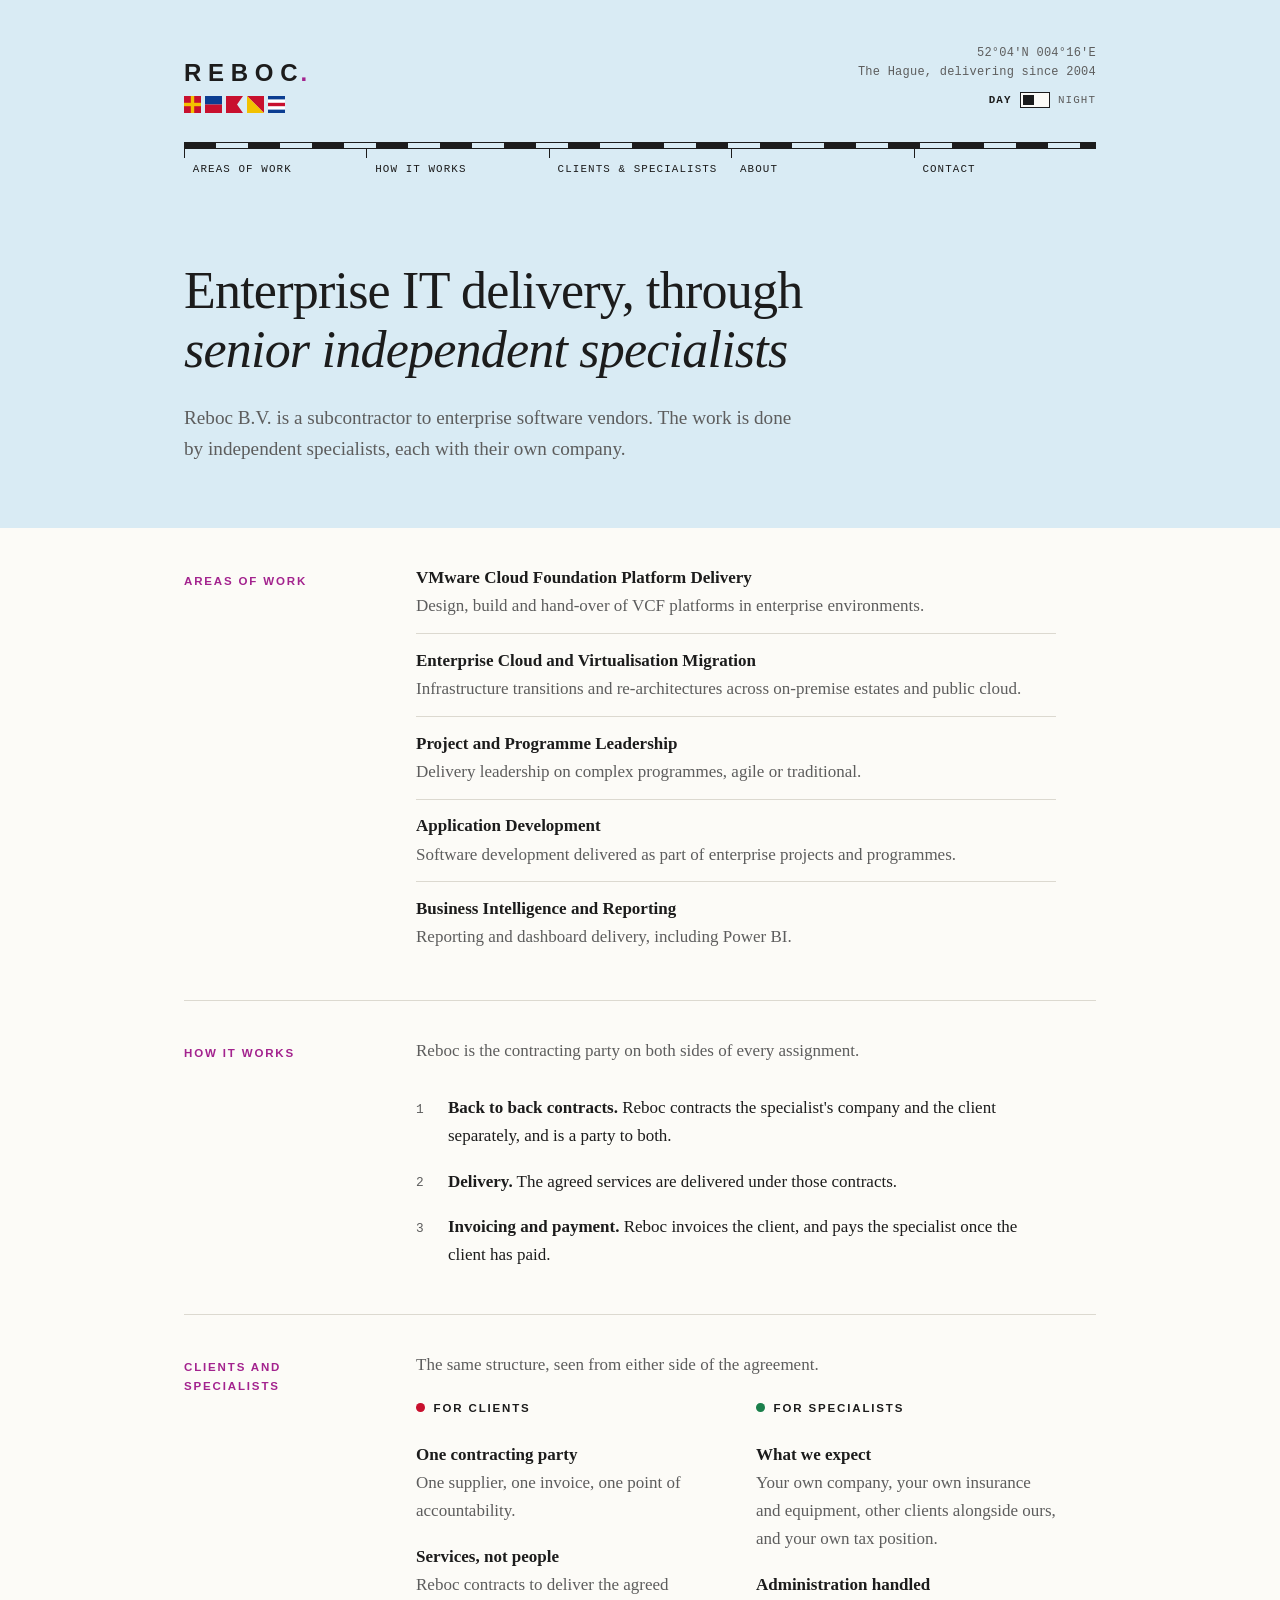
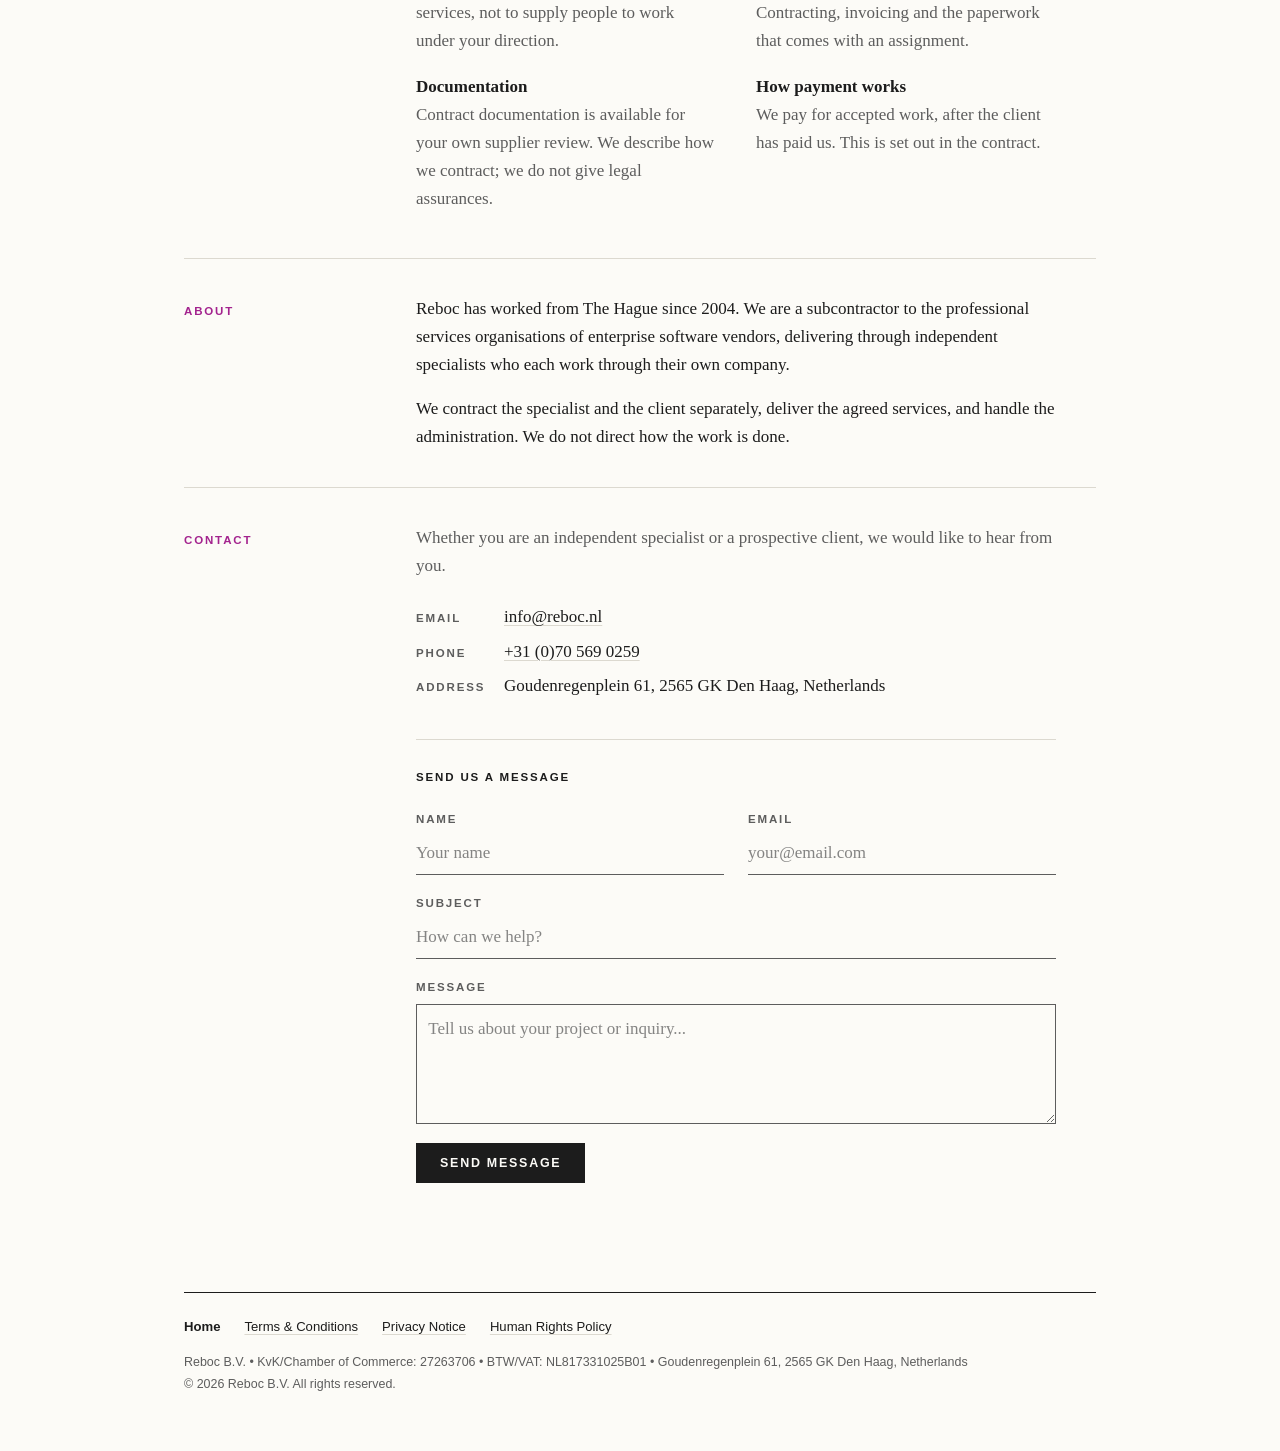
==== commit 9f92629e: "Bring back the dot after the wordmark The old site set REBOC with a coloured full stop. It returns i" ====
--- a/index.html
+++ b/index.html
@@ -86,20 +86,20 @@
     }
     </script>
 
-    <link rel="stylesheet" href="site.css?v=4">
+    <link rel="stylesheet" href="site.css?v=6">
     <script src="site.js?v=4"></script>
 </head>
 <body>
     <div class="top"><div class="page">
         <header class="mast">
             <div>
-                <a class="word" href="index.html" aria-label="Reboc, home">REBOC</a>
+                <a class="word" href="index.html" aria-label="Reboc, home">REBOC<span class="dot" aria-hidden="true">.</span></a>
                 <span class="flags" role="img" aria-label="Reboc, spelled in international maritime signal flags">
-                    <svg viewBox="0 0 20 20" aria-hidden="true"><rect width="20" height="20" fill="#c8102e"/><rect x="8" width="4" height="20" fill="#f2c100"/><rect y="8" width="20" height="4" fill="#f2c100"/></svg>
-                    <svg viewBox="0 0 20 20" aria-hidden="true"><rect width="20" height="10" fill="#0b3d91"/><rect y="10" width="20" height="10" fill="#c8102e"/></svg>
-                    <svg viewBox="0 0 20 20" aria-hidden="true"><polygon points="0,0 20,0 13,10 20,20 0,20" fill="#c8102e"/></svg>
-                    <svg viewBox="0 0 20 20" aria-hidden="true"><polygon points="0,0 20,0 20,20" fill="#c8102e"/><polygon points="0,0 20,20 0,20" fill="#f2c100"/></svg>
-                    <svg viewBox="0 0 20 20" aria-hidden="true"><rect width="20" height="20" fill="#0b3d91"/><rect y="4" width="20" height="12" fill="#ffffff"/><rect y="8" width="20" height="4" fill="#c8102e"/></svg>
+                    <span class="flag" data-name="R · Romeo"><svg viewBox="0 0 20 20" aria-hidden="true"><rect width="20" height="20" fill="#c8102e"/><rect x="8" width="4" height="20" fill="#f2c100"/><rect y="8" width="20" height="4" fill="#f2c100"/></svg></span>
+                    <span class="flag" data-name="E · Echo"><svg viewBox="0 0 20 20" aria-hidden="true"><rect width="20" height="10" fill="#0b3d91"/><rect y="10" width="20" height="10" fill="#c8102e"/></svg></span>
+                    <span class="flag" data-name="B · Bravo"><svg viewBox="0 0 20 20" aria-hidden="true"><polygon points="0,0 20,0 13,10 20,20 0,20" fill="#c8102e"/></svg></span>
+                    <span class="flag" data-name="O · Oscar"><svg viewBox="0 0 20 20" aria-hidden="true"><polygon points="0,0 20,0 20,20" fill="#c8102e"/><polygon points="0,0 20,20 0,20" fill="#f2c100"/></svg></span>
+                    <span class="flag" data-name="C · Charlie"><svg viewBox="0 0 20 20" aria-hidden="true"><rect width="20" height="20" fill="#0b3d91"/><rect y="4" width="20" height="12" fill="#ffffff"/><rect y="8" width="20" height="4" fill="#c8102e"/></svg></span>
                 </span>
             </div>
             <div class="aside">
--- a/site.css
+++ b/site.css
@@ -34,7 +34,7 @@
     --port: #f25a45;
     --starboard: #f25a45;
 }
-html[data-theme="night"] .flags { filter: grayscale(1) sepia(1) saturate(6) hue-rotate(-35deg) brightness(0.75); }
+html[data-theme="night"] .flags svg { filter: grayscale(1) sepia(1) saturate(6) hue-rotate(-35deg) brightness(0.75); }
 /* Red is the only colour at night, so starboard is told apart by shape. */
 html[data-theme="night"] .sides div + div h3::before { background: transparent; box-shadow: inset 0 0 0 2px var(--starboard); }
 
@@ -60,8 +60,14 @@
 /* Masthead */
 .mast { display: flex; justify-content: space-between; align-items: flex-end; gap: 1.5rem; padding: 2.75rem 0 1.25rem; }
 .word { font-family: var(--sans); font-weight: 800; font-size: 1.5rem; letter-spacing: 0.28em; line-height: 1; display: block; text-decoration: none; }
+/* The full stop after the wordmark, in the label colour. Pulled in so the letterspacing
+   of the wordmark does not leave it stranded. */
+.word .dot { color: var(--label); margin-left: -0.16em; letter-spacing: 0; }
 .flags { display: flex; gap: 4px; margin-top: 0.7rem; }
 .flags svg { width: 17px; height: 17px; display: block; }
+/* Hovering a flag names its letter in the phonetic alphabet. */
+.flag { position: relative; display: block; }
+.flag:hover::after { content: attr(data-name); position: absolute; left: 0; top: calc(100% + 4px); font-family: var(--mono); font-size: 0.62rem; letter-spacing: 0.08em; text-transform: uppercase; white-space: nowrap; color: var(--ink); pointer-events: none; }
 .fix { font-family: var(--mono); font-size: 0.75rem; line-height: 1.6; color: var(--muted); text-align: right; letter-spacing: 0.02em; }
 
 /* Day and night switch, drawn as a small panel DIP switch */
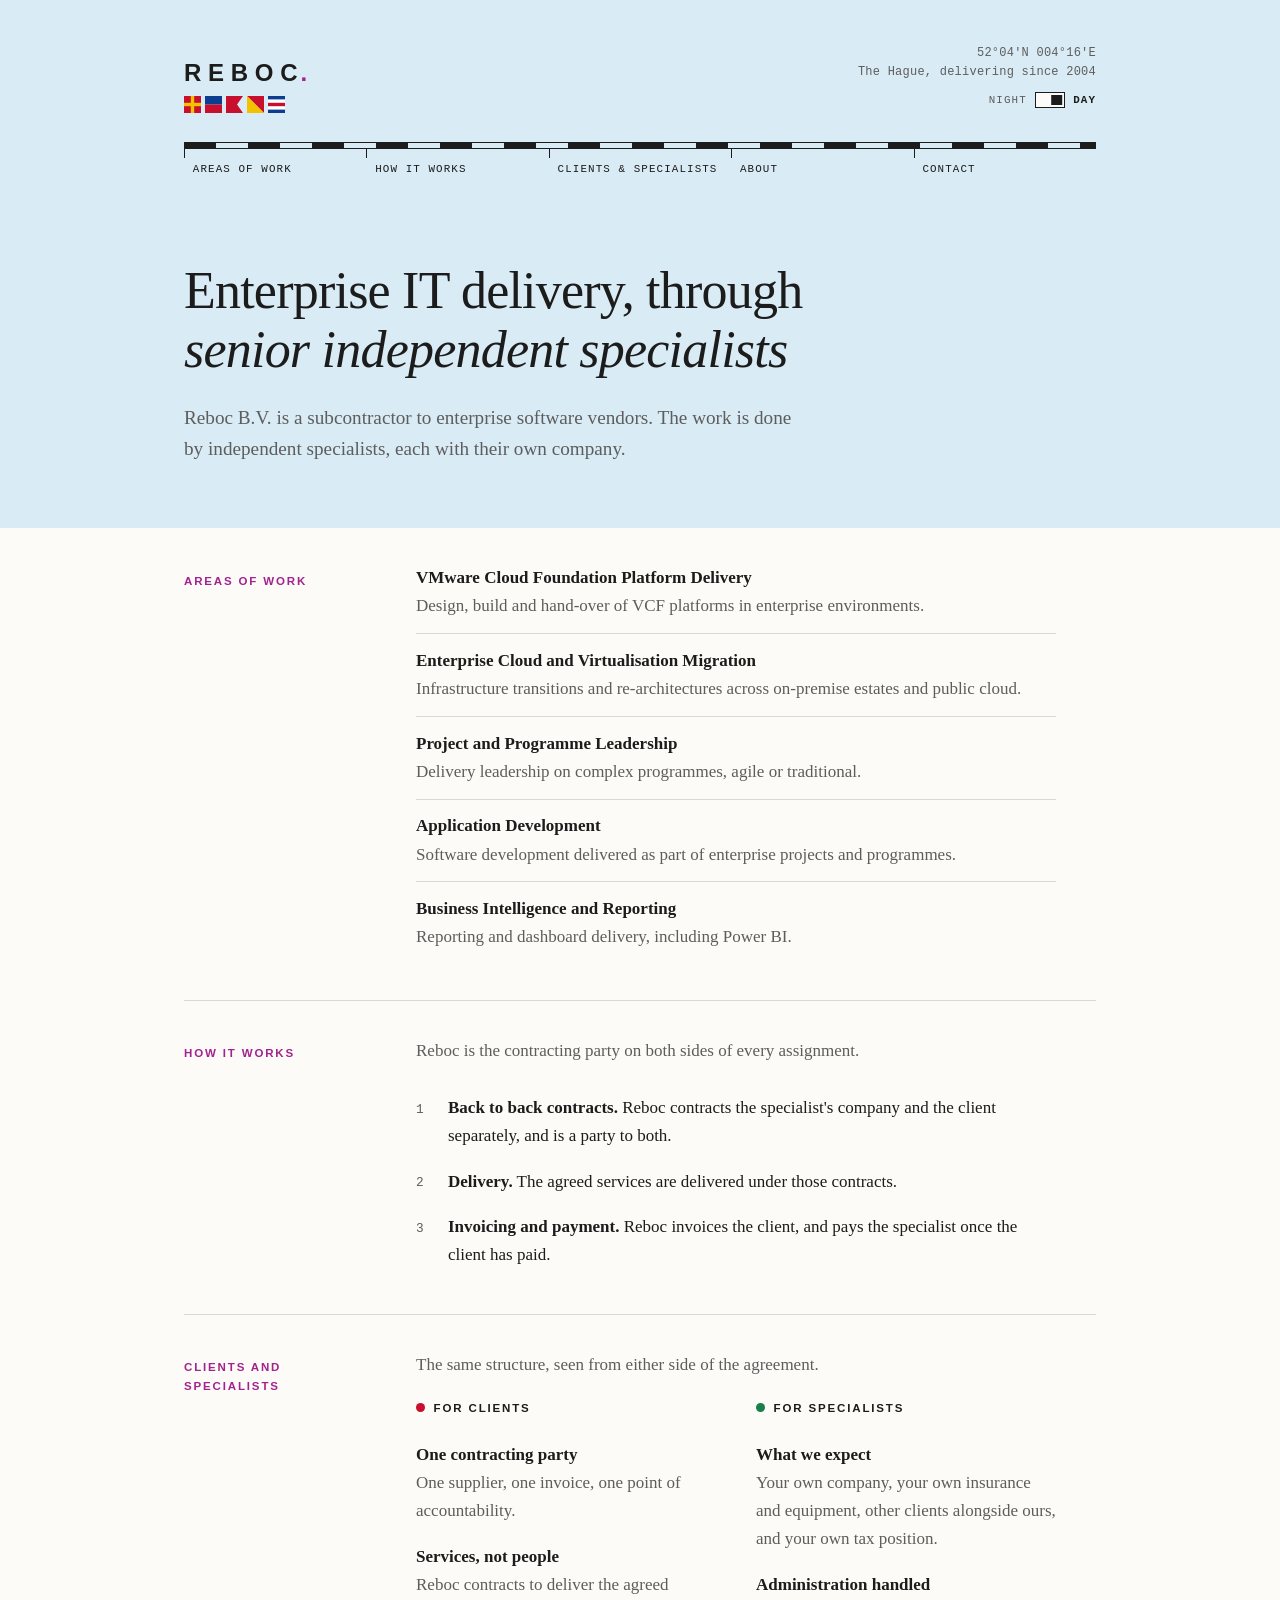
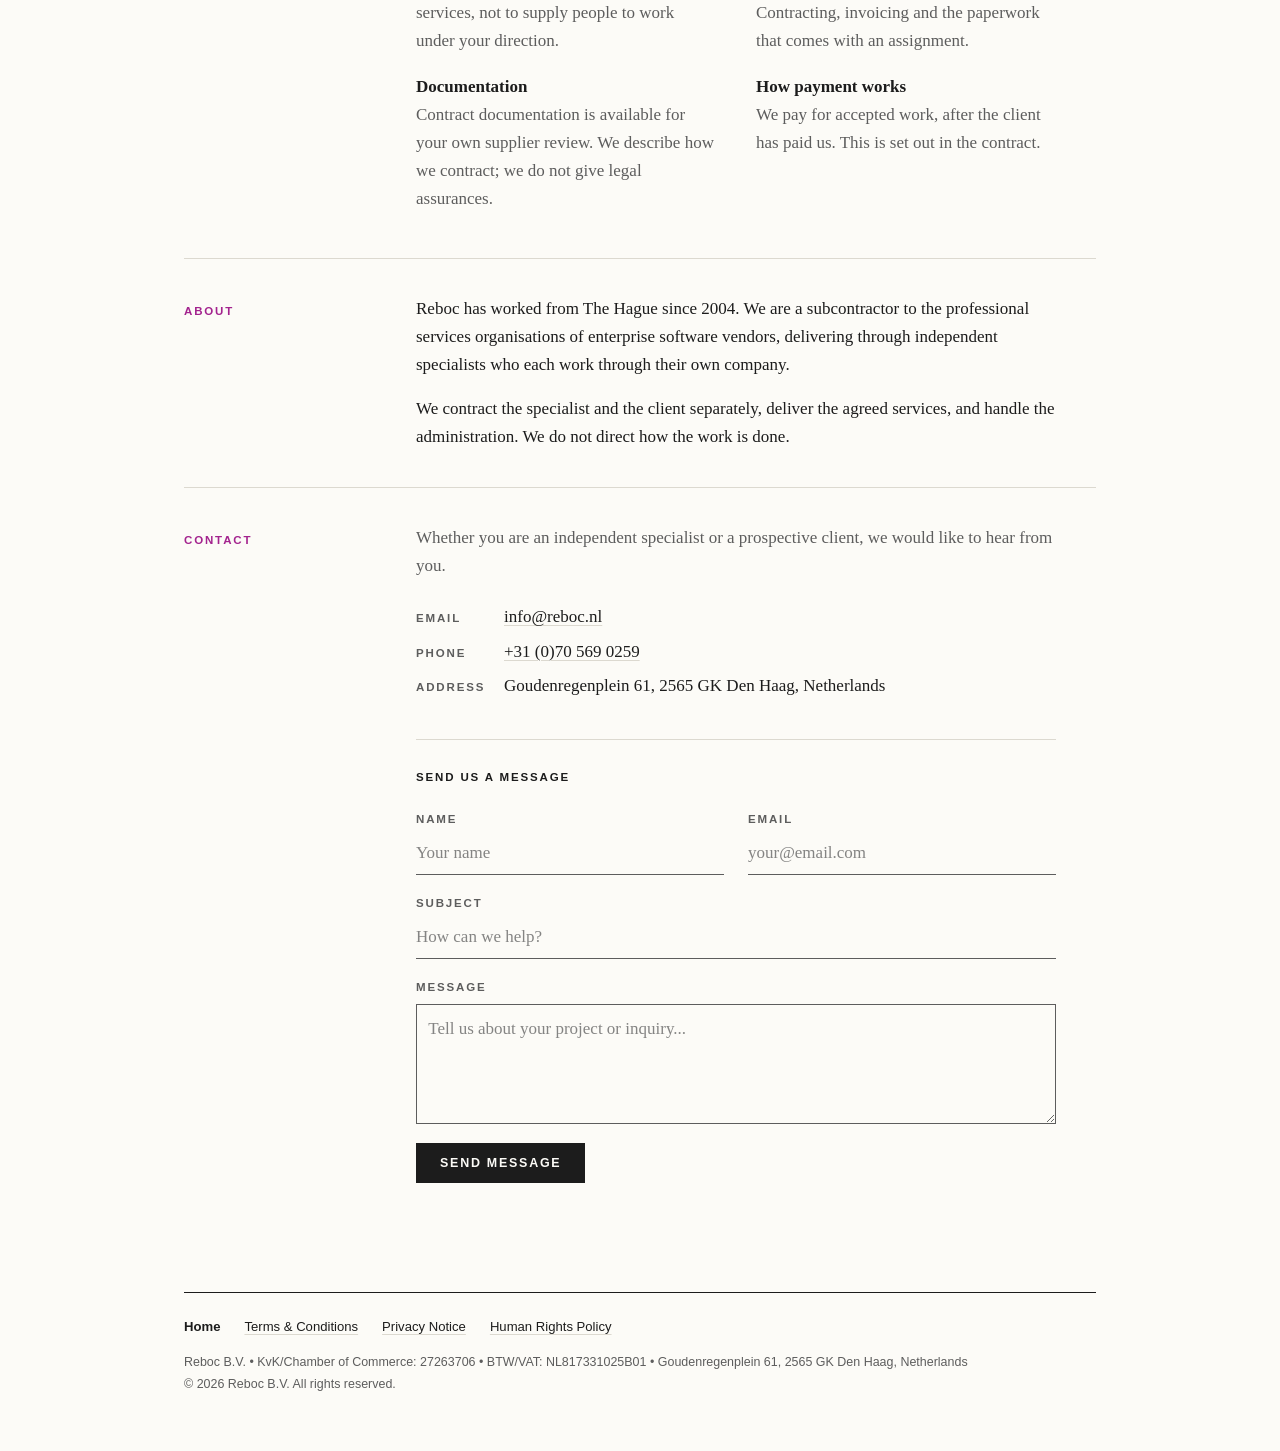
==== commit e5f84b97: "Put night on the left and day on the right of the switch The switch read DAY on the left and NIGHT o" ====
--- a/index.html
+++ b/index.html
@@ -86,7 +86,7 @@
     }
     </script>
 
-    <link rel="stylesheet" href="site.css?v=6">
+    <link rel="stylesheet" href="site.css?v=7">
     <script src="site.js?v=4"></script>
 </head>
 <body>
@@ -104,7 +104,7 @@
             </div>
             <div class="aside">
                 <p class="fix">52&deg;04&prime;N 004&deg;16&prime;E<br>The Hague, delivering since 2004</p>
-                <button type="button" class="watch" role="switch" aria-checked="false" aria-label="Night watch display, red on black" hidden><span class="day">Day</span><span class="dip" aria-hidden="true"></span><span class="night">Night</span></button>
+                <button type="button" class="watch" role="switch" aria-checked="false" aria-label="Night watch display, red on black" hidden><span class="night">Night</span><span class="dip" aria-hidden="true"></span><span class="day">Day</span></button>
             </div>
         </header>
     </div></div>
--- a/site.css
+++ b/site.css
@@ -70,14 +70,15 @@
 .flag:hover::after { content: attr(data-name); position: absolute; left: 0; top: calc(100% + 4px); font-family: var(--mono); font-size: 0.62rem; letter-spacing: 0.08em; text-transform: uppercase; white-space: nowrap; color: var(--ink); pointer-events: none; }
 .fix { font-family: var(--mono); font-size: 0.75rem; line-height: 1.6; color: var(--muted); text-align: right; letter-spacing: 0.02em; }
 
-/* Day and night switch, drawn as a small panel DIP switch */
+/* Day and night switch, drawn as a small panel DIP switch. Night is on the left, day on
+   the right, and the block sits beside the one that is on. */
 .aside { display: flex; flex-direction: column; align-items: flex-end; gap: 0.3rem; }
 .watch { display: inline-flex; align-items: center; gap: 0.5rem; padding: 0.3rem 0; background: none; border: 0; cursor: pointer; font-family: var(--mono); font-size: 0.68rem; letter-spacing: 0.1em; text-transform: uppercase; color: var(--muted); }
 .watch[hidden] { display: none; }
 .watch:focus-visible { outline: 2px solid var(--ink); outline-offset: 3px; }
 .dip { position: relative; width: 1.9rem; height: 1rem; border: 1px solid var(--ink); background: var(--paper); }
-.dip::after { content: ''; position: absolute; top: 2px; bottom: 2px; left: 2px; width: 0.7rem; background: var(--ink); transition: transform 0.15s ease; }
-html[data-theme="night"] .dip::after { transform: translateX(calc(1.9rem - 0.7rem - 6px)); }
+.dip::after { content: ''; position: absolute; top: 2px; bottom: 2px; left: 2px; width: 0.7rem; background: var(--ink); transform: translateX(calc(1.9rem - 0.7rem - 6px)); transition: transform 0.15s ease; }
+html[data-theme="night"] .dip::after { transform: none; }
 .watch .day { color: var(--ink); font-weight: 700; }
 html[data-theme="night"] .watch .day { color: var(--muted); font-weight: 400; }
 html[data-theme="night"] .watch .night { color: var(--ink); font-weight: 700; }
